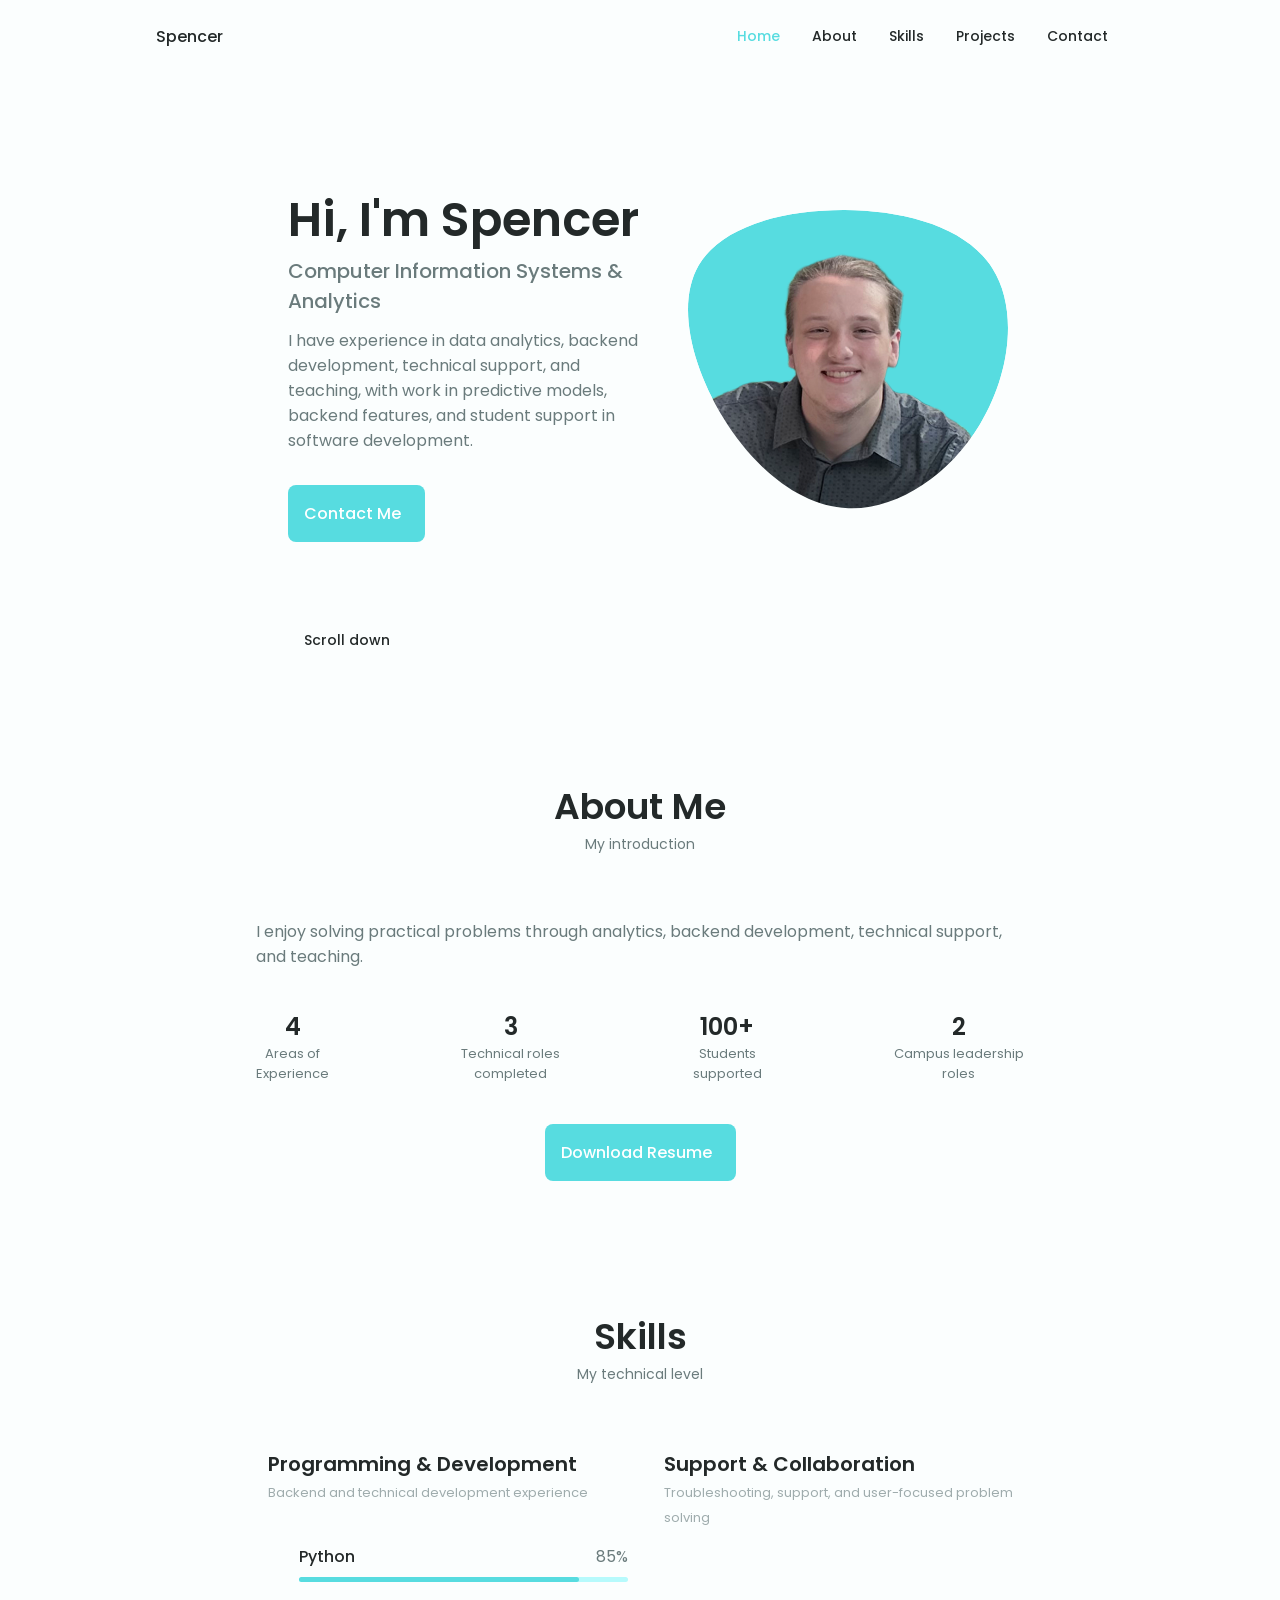
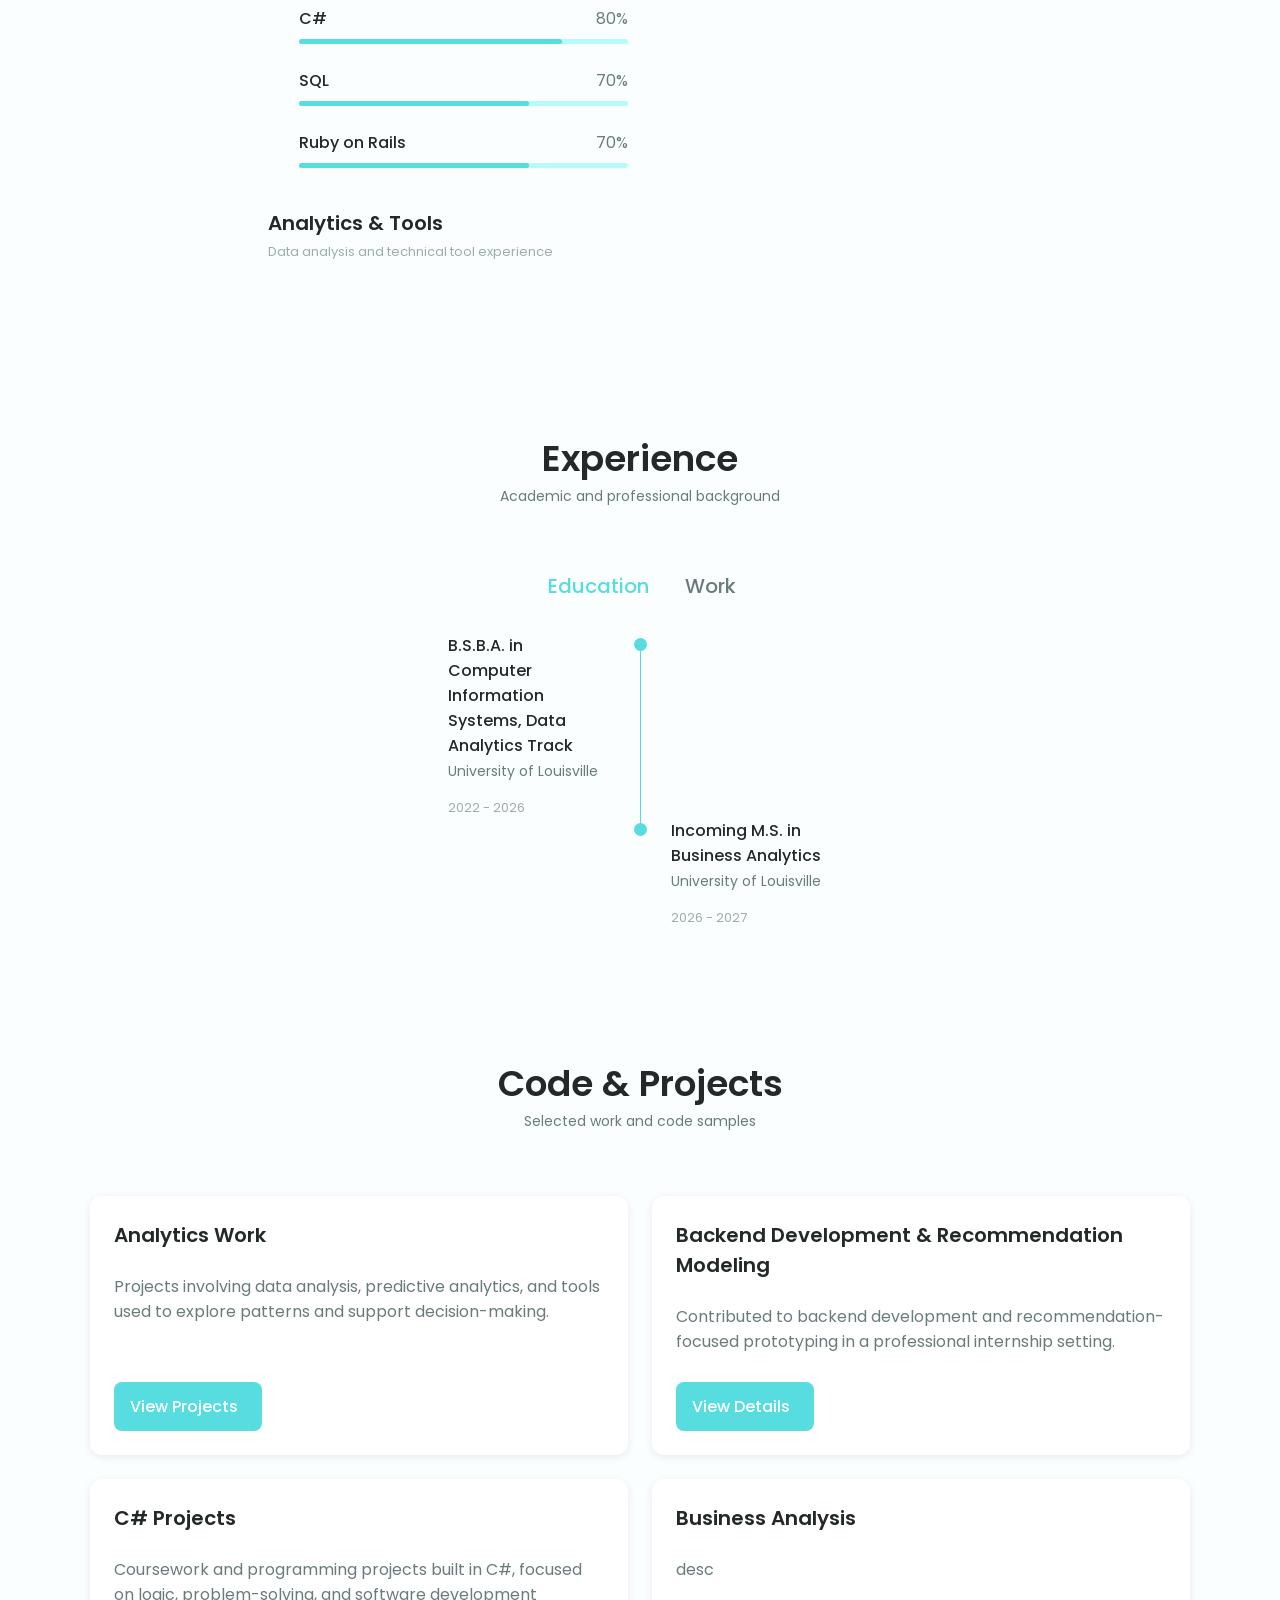
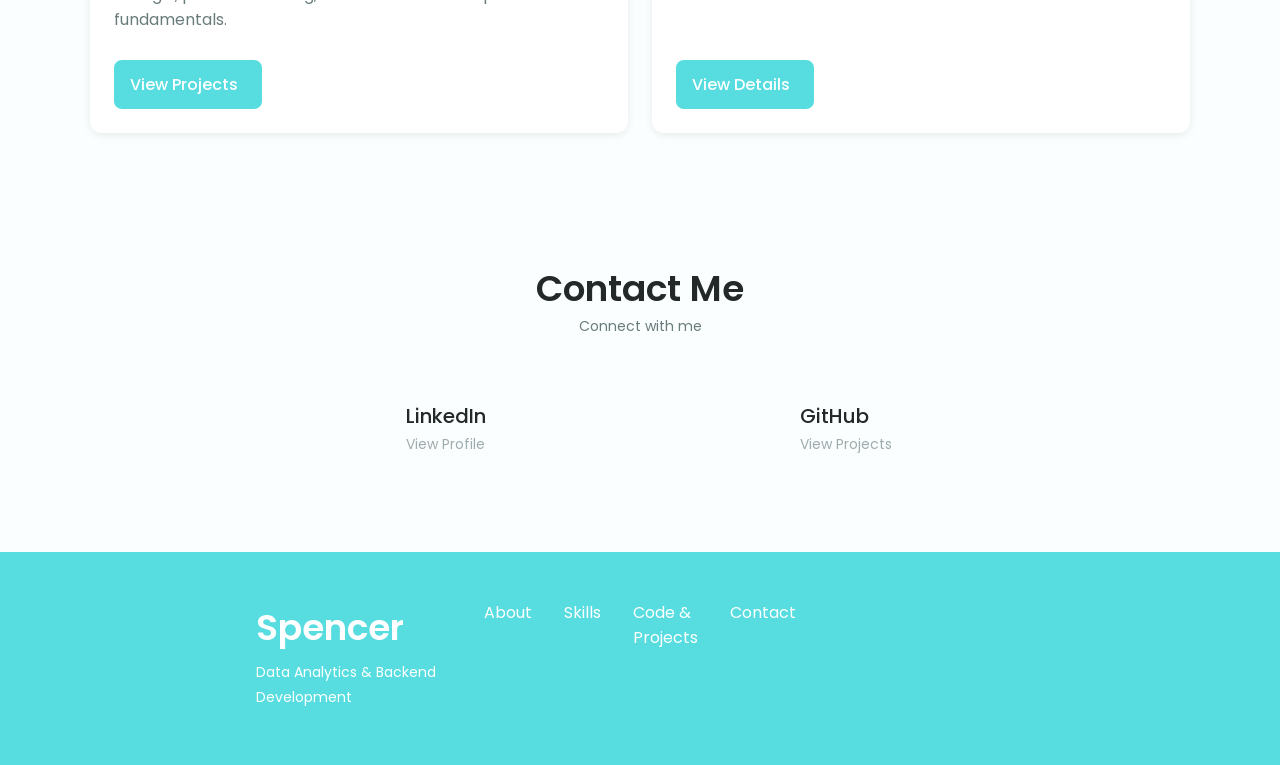
==== index.html @ 23e8deb7 "Fix Geek Squad typo. (cherry picked from commit 88bd1f03500117e65babf687db16d5fd69a9d254)" ====
<!DOCTYPE html>
    <html lang="en">
    <head>
        <meta charset="UTF-8">
        <meta name="viewport" content="width=device-width, initial-scale=1.0">

        <!--==================== UNICONS ====================-->
        <link rel="stylesheet" href="https://unicons.iconscout.com/release/v3.0.6/css/line.css">
        
        <!--==================== SWIPER CSS====================-->
        <link rel="stylesheet" href="assets/css/swiper-bundle.min.css">

        <!--==================== CSS ==========-->
        <link rel="stylesheet" href="assets/css/styles.css">

        <title>Portfolio Website</title>
    </head>
    <body>
        <!--==================== HEADER ====================-->
        <header class="header" id="header">
            <nav class="nav container">
                <a href="#" class="nav__logo">Spencer</a>

                <div class="nav__menu" id="nav-menu">
                    <ul class="nav__list grid">
                        <li class="nav__item">
                            <a href="#home" class="nav__link active-link">
                                <i class="uil uil-estate nav__icon"></i> Home
                            </a>
                        </li>

                        <li class="nav__item">
                            <a href="#about" class="nav__link">
                                <i class="uil uil-user nav__icon"></i> About
                            </a>
                        </li>

                        <li class="nav__item">
                            <a href="#skills" class="nav__link">
                                <i class="uil uil-file-alt nav__icon"></i> Skills
                            </a>
                        </li>

                        <li class="nav__item">
                            <a href="#portfolio" class="nav__link">
                                <i class="uil uil-code-branch nav__icon"></i> Projects
                            </a>
                        </li>

                        <li class="nav__item">
                            <a href="#contact" class="nav__link">
                                <i class="uil uil-message nav__icon"></i> Contact
                            </a>
                        </li>
                    </ul>
                    
                    <i class="uil uil-times nav__close" id="nav-close"></i>
                </div>

                <div class="nav__btns">
                    <!-- Theme change button -->
                    <i class="uil uil-moon change-theme" id="theme-button"></i>

                    <div class="nav__toggle" id="nav-toggle">
                        <i class="uil uil-apps"></i>
                    </div>
                </div>
            </nav>
        </header>

        <!--==================== MAIN ====================-->
        <main class="main">
            <!--==================== HOME ====================-->
            <section class="home section" id="home">
                <div class="home__container container grid">
                    <div class="home__content grid">
                        <div class="home__social">
                            <a href="https://www.linkedin.com/in/spencer-taylor-9472a7253/" target="_blank" class="home__social-icon">
                                <i class="uil uil-linkedin-alt"></i>
                            </a>
    
                            <a href="https://github.com/stayl10" target="_blank" class="home__social-icon">
                                <i class="uil uil-github-alt"></i>                            
                            </a>
                        </div>
    
                        <div class="home__img">
                            <svg class="home__blob" viewBox="0 0 200 187">
                                <mask id="mask0" mask-type="alpha">
                                    <path d="M190.312 36.4879C206.582 62.1187 201.309 102.826 182.328 134.186C163.346 165.547 
                                    130.807 187.559 100.226 186.353C69.6454 185.297 41.0228 161.023 21.7403 129.362C2.45775 
                                    97.8511 -7.48481 59.1033 6.67581 34.5279C20.9871 10.1032 59.7028 -0.149132 97.9666 
                                    0.00163737C136.23 0.303176 174.193 10.857 190.312 36.4879Z"/>
                                </mask>
                                <g mask="url(#mask0)">
                                    <path d="M190.312 36.4879C206.582 62.1187 201.309 102.826 182.328 134.186C163.346 
                                    165.547 130.807 187.559 100.226 186.353C69.6454 185.297 41.0228 161.023 21.7403 
                                    129.362C2.45775 97.8511 -7.48481 59.1033 6.67581 34.5279C20.9871 10.1032 59.7028 
                                    -0.149132 97.9666 0.00163737C136.23 0.303176 174.193 10.857 190.312 36.4879Z"/>

                                    <!--==================== 
                                        Insert your image in the Img folder and Change your image |
                                        Center your image with X: horizontal, Y: vertical 
                                    ====================-->
                                    <image class="home__blob-img" x="12" y="18" href="assets/img/perfil.png"/>
                                </g>
                            </svg>
                        </div>

                        <div class="home__data">
                            <h1 class="home__title">Hi, I'm Spencer</h1>
                            <h3 class="home__subtitle">Computer Information Systems & Analytics</h3>
                            <p class="home__description">I have experience in data analytics, backend development, technical support,
                                and teaching, with work in predictive models, backend features, and student support in software development.</p>
                            <a href="#contact" class="button button--flex">
                                Contact Me <i class="uil uil-message button__icon"></i>
                            </a>
                        </div>
                    </div>

                    
                    <div class="home__scroll">
                        <a href="#about" class="home__scroll-button button--flex">
                            <i class="uil uil-mouse-alt home__scroll-mouse"></i>
                            <span class="home__scroll-name">Scroll down</span>
                            <i class="uil uil-arrow-down home__scroll-arrow"></i>
                        </a>
                    </div>
                </div>
            </section>

            <!--==================== ABOUT ====================-->
            <section class="about section" id="about">
                <h2 class="section__title">About Me</h2>
                <span class="section__subtitle">My introduction</span>

                <div class="container grid">
                    <!img src="assets/img/about.jpg" alt="" class="about__img">

                    <div class="about__data">
                        <p class="about__description">I enjoy solving practical problems through analytics,
                            backend development, technical support, and teaching.</p>
                        </p>

                        <div class="about__info">
                            <div>
                                <span class="about__info-title">4</span>
                                <span class="about__info-name">Areas of <br> Experience</span>
                            </div>

                            <div>
                                <span class="about__info-title">3</span>
                                <span class="about__info-name">Technical roles <br> completed</span>
                            </div>

                            <div>
                                <span class="about__info-title">100+</span>
                                <span class="about__info-name">Students <br> supported</span>
                            </div>

                            <div>
                                <span class="about__info-title">2</span>
                                <span class="about__info-name">Campus leadership <br> roles</span>
                            </div>

                        </div>

                        <div class="" align="center">
                            <!--==================== Change Resume ====================-->
                            <a download="" href="assets/pdf/Spencer-Taylor-Resume.pdf" class="button button--flex">
                                Download Resume <i class="uil uil-download-alt button__icon"></i>
                            </a>
                        </div>
                    </div>
                </div>
            </section>

            <!--==================== SKILLS ====================-->
            <section class="skills section" id="skills">
                <h2 class="section__title">Skills</h2>
                <span class="section__subtitle">My technical level</span>

                <div class="skills__container container grid">
                    <div>
                        <!--=============== SKILLS 1 ===============-->
                        <div class="skills__content skills__open">
                            <div class="skills__header">
                                <i class="uil uil-brackets-curly skills__icon"></i>
    
                                <div>
                                    <h1 class="skills__title">Programming & Development</h1>
                                    <span class="skills__subtitle">Backend and technical development experience</span>
                                </div>
    
                                <i class="uil uil-angle-down skills__arrow"></i>
                            </div>
    
                            <div class="skills__list grid">
                                <div class="skills__data">
                                    <div class="skills__titles">
                                        <h3 class="skills__name">Python</h3>
                                        <span class="skills__number">85%</span>
                                    </div>
                                    <div class="skills__bar">
                                        <span class="skills__percentage skills__python"></span>
                                    </div>
                                </div>
    
                                <div class="skills__data">
                                    <div class="skills__titles">
                                        <h3 class="skills__name">C#</h3>
                                        <span class="skills__number">80%</span>
                                    </div>
                                    <div class="skills__bar">
                                        <span class="skills__percentage skills__csharp"></span>
                                    </div>
                                </div>
    
                                <div class="skills__data">
                                    <div class="skills__titles">
                                        <h3 class="skills__name">SQL</h3>
                                        <span class="skills__number">70%</span>
                                    </div>
                                    <div class="skills__bar">
                                        <span class="skills__percentage skills__sql"></span>
                                    </div>
                                </div>
    
                                <div class="skills__data">
                                    <div class="skills__titles">
                                        <h3 class="skills__name">Ruby on Rails</h3>
                                        <span class="skills__number">70%</span>
                                    </div>
                                    <div class="skills__bar">
                                        <span class="skills__percentage skills__ror"></span>
                                    </div>
                                </div>
                            </div>
                        </div>
    
                        <!--=============== SKILLS 2 ===============-->
                        <div class="skills__content skills__close">
                            <div class="skills__header">
                                <i class="uil uil-server-network skills__icon"></i>
    
                                <div>
                                    <h1 class="skills__title">Analytics & Tools</h1>
                                    <span class="skills__subtitle">Data analysis and technical tool experience</span>
                                </div>
    
                                <i class="uil uil-angle-down skills__arrow"></i>
                            </div>

                            <div class="skills__list grid">
                                <div class="skills__data">
                                    <div class="skills__titles">
                                        <h3 class="skills__name">Power BI</h3>
                                        <span class="skills__number">85%</span>
                                    </div>
                                    <div class="skills__bar">
                                        <span class="skills__percentage skills__pbi"></span>
                                    </div>
                                </div>

                                <div class="skills__data">
                                    <div class="skills__titles">
                                        <h3 class="skills__name">Excel</h3>
                                        <span class="skills__number">85%</span>
                                    </div>
                                    <div class="skills__bar">
                                        <span class="skills__percentage skills__excel"></span>
                                    </div>
                                </div>

                                <div class="skills__data">
                                    <div class="skills__titles">
                                        <h3 class="skills__name">Weka</h3>
                                        <span class="skills__number">70%</span>
                                    </div>
                                    <div class="skills__bar">
                                        <span class="skills__percentage skills__weka"></span>
                                    </div>
                                </div>
    
                                <div class="skills__data">
                                    <div class="skills__titles">
                                        <h3 class="skills__name">MatLab</h3>
                                        <span class="skills__number">65%</span>
                                    </div>
                                    <div class="skills__bar">
                                        <span class="skills__percentage skills__mat"></span>
                                    </div>
                                </div>

                            </div>
                        </div>
                    </div>

                    <div>
                        <!--=============== SKILLS 3 ===============-->
                        <div class="skills__content skills__close">
                            <div class="skills__header">
                                <i class="uil uil-swatchbook skills__icon"></i>

                                <div>
                                    <h1 class="skills__title">Support & Collaboration</h1>
                                    <span class="skills__subtitle">Troubleshooting, support, and user-focused problem solving</span>
                                </div>

                                <i class="uil uil-angle-down skills__arrow"></i>
                            </div>

                            <div class="skills__list grid">
                                <div class="skills__data">
                                    <div class="skills__titles">
                                        <h3 class="skills__name">Troubleshooting</h3>
                                        <span class="skills__number">90%</span>
                                    </div>
                                    <div class="skills__bar">
                                        <span class="skills__percentage skills__tbs"></span>
                                    </div>
                                </div>

                                <div class="skills__data">
                                    <div class="skills__titles">
                                        <h3 class="skills__name">Technical Support</h3>
                                        <span class="skills__number">85%</span>
                                    </div>
                                    <div class="skills__bar">
                                        <span class="skills__percentage skills__techsup"></span>
                                    </div>
                                </div>

                                <div class="skills__data">
                                    <div class="skills__titles">
                                        <h3 class="skills__name">Teaching</h3>
                                        <span class="skills__number">85%</span>
                                    </div>
                                    <div class="skills__bar">
                                        <span class="skills__percentage skills__teach"></span>
                                    </div>
                                </div>

                                <div class="skills__data">
                                    <div class="skills__titles">
                                        <h3 class="skills__name">Communication</h3>
                                        <span class="skills__number">80%</span>
                                    </div>
                                    <div class="skills__bar">
                                        <span class="skills__percentage skills__comm"></span>
                                    </div>
                                </div>

                            </div>
                        </div>
                    </div>
                </div>
            </section>

            <!--==================== QUALIFICATION ====================-->
            <section class="qualification section">
                <h2 class="section__title">Experience</h2>
                <span class="section__subtitle">Academic and professional background</span>

                <div class="qualification__container container">
                    <div class="qualification__tabs">
                        <div class="qualification__button button--flex qualification__active" data-target="#education">
                            <i class="uil uil-graduation-cap qualification__icon"></i>
                            Education
                        </div>

                        <div class="qualification__button button--flex" data-target="#work">
                            <i class="uil uil-briefcase-alt qualification__icon"></i>
                            Work
                        </div>
                    </div>

                    <div class="qualification__sections">
                        <!--=============== QUALIFICATION CONTENT 1 ===============-->
                        <div class="qualification__content qualification__active" data-content id="education">
                            <!--=============== QUALIFICATION 1 ===============-->
                            <div class="qualification__data">
                                <div>
                                    <h3 class="qualification__title">B.S.B.A. in Computer Information Systems, Data Analytics Track</h3>
                                    <span class="qualification__subtitle">University of Louisville</span>
                                    <div class="qualification__calendar">
                                        <i class="uil uil-calendar-alt"></i>
                                        2022 - 2026
                                    </div>
                                </div>

                                <div>
                                    <span class="qualification__rounder"></span>
                                    <span class="qualification__line"></span>
                                </div>
                            </div>

                            <!--=============== QUALIFICATION 2 ===============-->
                            <div class="qualification__data">
                                <div></div>

                                <div class="qualification__time">
                                    <span class="qualification__rounder"></span>
                                    <!-- <span class="qualification__line"></span> -->
                                </div>

                                <div>
                                    <h3 class="qualification__title">Incoming M.S. in Business Analytics</h3>
                                    <span class="qualification__subtitle">University of Louisville</span>
                                    <div class="qualification__calendar">
                                        <i class="uil uil-calendar-alt"></i>
                                        2026 - 2027
                                    </div>
                                </div>
                            </div>
                        </div>

                        <!--=============== QUALIFICATION CONTENT 2 ===============-->
                        <div class="qualification__content" data-content id="work">
                            <!--=============== QUALIFICATION 1 ===============-->
                            <div class="qualification__data">
                                <div>
                                    <h3 class="qualification__title">Consultation  Agent</h3>
                                    <span class="qualification__subtitle">Best Buy Geek Squad - Louisville</span>
                                    <div class="qualification__calendar">
                                        <i class="uil uil-calendar-alt"></i>
                                        2023 - 2024
                                    </div>
                                </div>

                                <div>
                                    <span class="qualification__rounder"></span>
                                    <span class="qualification__line"></span>
                                </div>
                            </div>

                            <!--=============== QUALIFICATION 2 ===============-->
                            <div class="qualification__data">
                                <div></div>

                                <div class="qualification__time">
                                    <span class="qualification__rounder"></span>
                                    <span class="qualification__line"></span>
                                </div>

                                <div>
                                    <h3 class="qualification__title">Backend Developer Intern</h3>
                                    <span class="qualification__subtitle">Night District - Louisville</span>
                                    <div class="qualification__calendar">
                                        <i class="uil uil-calendar-alt"></i>
                                        Summer 2025
                                    </div>
                                </div>
                            </div>

                            <div class="qualification__data">
                                <div>
                                    <h3 class="qualification__title">CIS-199 Software Development I Teaching Assistant</h3>
                                    <span class="qualification__subtitle">University of Louisville</span>
                                    <div class="qualification__calendar">
                                        <i class="uil uil-calendar-alt"></i>
                                        2025 - Present
                                    </div>
                                </div>

                                <div>
                                    <span class="qualification__rounder"></span>
                                    <!-- <span class="qualification__line"></span> -->
                                </div>
                            </div>
                        </div>
                    </div>
                </div>
            </section>


            <!--==================== PORTFOLIO ====================-->
            <section class="portfolio section" id="portfolio">
                <h2 class="section__title">Code & Projects</h2>
                <span class="section__subtitle">Selected work and code samples</span>

                <div class="portfolio__container container grid">

                    <!--==================== PORTFOLIO ROW 1 ====================-->

                    <div class="portfolio__content">
                        <div class="portfolio__data">
                            <h3 class="portfolio__title">Analytics Work</h3>
                            <p class="portfolio__description">
                                Projects involving data analysis, predictive analytics, and tools used to explore patterns and support decision-making.
                            </p>
                            <a href="https://github.com/stayl10/analytics-portfolio-projects" class="button button--flex button--small portfolio__button">
                                View Projects
                                <i class="uil uil-arrow-right button__icon"></i>
                            </a>
                        </div>
                    </div>

                    <div class="portfolio__content">
                        <div class="portfolio__data">
                            <h3 class="portfolio__title">Backend Development & Recommendation Modeling</h3>
                            <p class="portfolio__description">
                                Contributed to backend development and recommendation-focused prototyping in a professional internship setting.
                            </p>
                            <a href="backend.html" target="_blank" class="button button--flex button--small portfolio__button">
                                View Details
                                <i class="uil uil-arrow-right button__icon"></i>
                            </a>
                        </div>
                    </div>

                    <!--==================== PORTFOLIO ROW 2 ====================-->

                    <div class="portfolio__content">
                        <div class="portfolio__data">
                            <h3 class="portfolio__title">C# Projects</h3>
                            <p class="portfolio__description">
                                Coursework and programming projects built in C#, focused on logic, problem-solving, and software development fundamentals.
                            </p>
                            <a href="https://github.com/stayl10/csharp-portfolio-projects" class="button button--flex button--small portfolio__button">
                                View Projects
                                <i class="uil uil-arrow-right button__icon"></i>
                            </a>
                        </div>
                    </div>

                    <div class="portfolio__content">
                        <div class="portfolio__data">
                            <h3 class="portfolio__title">Business Analysis</h3>
                            <p class="portfolio__description">
                                desc
                            </p>
                            <a href="business-analysis.html" class="button button--flex button--small portfolio__button">
                                View Details
                                <i class="uil uil-arrow-right button__icon"></i>
                            </a>
                        </div>
                    </div>


                </div>
            </section>


            <!--==================== CONTACT ME ====================-->
            <section class="contact section" id="contact">
                <h2 class="section__title">Contact Me</h2>
                <span class="section__subtitle">Connect with me</span>

                <div class="contact__container container">
                    <div class="contact__grid">
                        <div class="contact__information">
                            <i class="uil uil-linkedin-alt contact__icon"></i>

                            <div>
                                <h3 class="contact__title">LinkedIn</h3>
                                <a href="https://www.linkedin.com/in/spencer-taylor-9472a7253/" target="_blank" class="contact__subtitle">
                                    View Profile
                                </a>
                            </div>
                        </div>

                        <div class="contact__information">
                            <i class="uil uil-github-alt contact__icon"></i>

                            <div>
                                <h3 class="contact__title">GitHub</h3>
                                <a href="https://github.com/stayl10" target="_blank" class="contact__subtitle">
                                    View Projects
                                </a>
                            </div>
                        </div>

                    </div>
                </div>
            </section>
        </main>

        <!--==================== FOOTER ====================-->
        <footer class="footer">
            <div class="footer__bg">
                <div class="footer__container container grid">
                    <div>
                        <h1 class="footer__title">Spencer</h1>
                        <span class="footer__subtitle">Data Analytics & Backend Development</span>
                    </div>

                    <ul class="footer__links">
                        <li>
                            <a href="#about" class="footer__link">About</a>
                        </li>
                        <li>
                            <a href="#skills" class="footer__link">Skills</a>
                        </li>
                        <li>
                            <a href="#portfolio" class="footer__link">Code & Projects</a>
                        </li>
                        <li>
                            <a href="#contact" class="footer__link">Contact</a>
                        </li>
                    </ul>

                    <div class="footer__socials">
                        <a href="https://www.linkedin.com/in/spencer-taylor-9472a7253/" target="_blank" class="footer__social">
                            <i class="uil uil-linkedin-alt"></i>
                        </a>
                        <a href="https://github.com/stayl10" target="_blank" class="footer__social">
                            <i class="uil uil-github-alt"></i>
                        </a>
                    </div>
                </div>
            </div>
        </footer>

        <!--========== SCROLL TOP ==========-->
        <a href="#" class="scrollup" id="scroll-top">
            <i class="uil uil-arrow-up scrollup__icon"></i>
        </a>

        <!--==================== SWIPER JS ====================-->
        <script src="assets/js/swiper-bundle.min.js"></script>

        <!--==================== MAIN JS ====================-->
        <script src="assets/js/main.js"></script>
    </body>
</html>
---- assets/css/styles.css ----
/*==================== GOOGLE FONTS ====================*/
@import url("https://fonts.googleapis.com/css2?family=Poppins:wght@400;500;600&display=swap");
/*==================== VARIABLES CSS ====================*/
:root {
  --header-height: 3rem;
  /*========== Colors ==========*/
  /* Change favorite color */
  --hue-color: 182;
  /*Purple 250 - Green 142 - Blue 230 - Pink 340*/
  /* HSL color mode */
  --first-color: hsl(var(--hue-color), 69%, 61%);
  --first-color-second: hsl(var(--hue-color), 69%, 61%);
  --first-color-alt: hsl(var(--hue-color), 57%, 53%);
  --first-color-lighter: hsl(var(--hue-color), 92%, 85%);
  --title-color: hsl(var(--hue-color), 8%, 15%);
  --text-color: hsl(var(--hue-color), 8%, 45%);
  --text-color-light: hsl(var(--hue-color), 8%, 65%);
  --input-color: hsl(var(--hue-color), 70%, 96%);
  --body-color: hsl(var(--hue-color), 60%, 99%);
  --container-color: #FFF;
  --scroll-bar-color: hsl(var(--hue-color), 12%, 90%);
  --scroll-thumb-color: hsl(var(--hue-color), 12%, 80%);
  /*========== Font and typography ==========*/
  --body-font: 'Poppins', sans-serif;
  --big-font-size: 2rem;
  --h1-font-size: 1.5rem;
  --h2-font-size: 1.25rem;
  --h3-font-size: 1.125rem;
  --normal-font-size: .938rem;
  --small-font-size: .813rem;
  --smaller-font-size: .75rem;
  /*========== Font weight ==========*/
  --font-medium: 500;
  --font-semi-bold: 600;
  /*========== Margenes Bottom ==========*/
  --mb-0-25: .25rem;
  --mb-0-5: .5rem;
  --mb-0-75: .75rem;
  --mb-1: 1rem;
  --mb-1-5: 1.5rem;
  --mb-2: 2rem;
  --mb-2-5: 2.5rem;
  --mb-3: 3rem;
  /*========== z index ==========*/
  --z-tooltip: 10;
  --z-fixed: 100;
  --z-modal: 1000;
}

@media screen and (min-width: 968px) {
  :root {
    --big-font-size: 3rem;
    --h1-font-size: 2.25rem;
    --h2-font-size: 1.5rem;
    --h3-font-size: 1.25rem;
    --normal-font-size: 1rem;
    --small-font-size: .875rem;
    --smaller-font-size: .813rem;
  }
}

/*========== Variables Dark theme ==========*/
body.dark-theme {
  /* HSL color mode */
  --first-color-second: hsl(var(--hue-color), 30%, 8%);
  --title-color: hsl(var(--hue-color), 8%, 95%);
  --text-color: hsl(var(--hue-color), 8%, 75%);
  --input-color: hsl(var(--hue-color), 29%, 16%);
  --body-color: hsl(var(--hue-color), 28%, 12%);
  --container-color: hsl(var(--hue-color), 29%, 16%);
  --scroll-bar-color: hsl(var(--hue-color), 12%, 48%);
  --scroll-thumb-color: hsl(var(--hue-color), 12%, 36%);
}

/*========== Button Dark/Light ==========*/
.nav__btns {
  display: flex;
  align-items: center;
}

.change-theme {
  font-size: 1.25rem;
  color: var(--title-color);
  margin-right: var(--mb-1);
  cursor: pointer;
}

.change-theme:hover {
  color: var(--first-color);
}

/*==================== BASE ====================*/
* {
  box-sizing: border-box;
  padding: 0;
  margin: 0;
}

html {
  scroll-behavior: smooth;
}

body {
  margin: 0 0 var(--header-height) 0;
  font-family: var(--body-font);
  font-size: var(--normal-font-size);
  background-color: var(--body-color);
  color: var(--text-color);
}

h1, h2, h3, h4 {
  color: var(--title-color);
  font-weight: var(--font-semi-bold);
}

ul {
  list-style: none;
}

a {
  text-decoration: none;
}

img {
  max-width: 100%;
  height: auto;
}

/*==================== REUSABLE CSS CLASSES ====================*/
.section {
  padding: 2rem 0 4rem;
}

.section__title {
  font-size: var(--h1-font-size);
  color: var(--title-color);
}

.section__subtitle {
  display: block;
  font-size: var(--small-font-size);
  margin-bottom: var(--mb-3);
}

.section__title, .section__subtitle {
  text-align: center;
}

/*==================== LAYOUT ====================*/
.container {
  max-width: 768px;
  margin-left: var(--mb-1-5);
  margin-right: var(--mb-1-5);
}

.grid {
  display: grid;
  gap: 1.5rem;
}

.header {
  width: 100%;
  position: fixed;
  bottom: 0;
  left: 0;
  z-index: var(--z-fixed);
  background-color: var(--body-color);
}

/*==================== NAV ====================*/
.nav {
  max-width: 968px;
  height: var(--header-height);
  display: flex;
  justify-content: space-between;
  align-items: center;
}

.nav__logo, .nav__toggle {
  color: var(--title-color);
  font-weight: var(--font-medium);
}

.nav__logo:hover {
  color: var(--first-color);
}

.nav__toggle {
  font-size: 1.1rem;
  cursor: pointer;
}

.nav__toggle:hover {
  color: var(--first-color);
}

@media screen and (max-width: 767px) {
  .nav__menu {
    position: fixed;
    bottom: -100%;
    left: 0;
    width: 100%;
    background-color: var(--body-color);
    padding: 2rem 1.5rem 4rem;
    box-shadow: 0 -1px 4px rgba(0, 0, 0, 0.15);
    border-radius: 1.5rem 1.5rem 0 0;
    transition: .3s;
  }
}

.nav__list {
  grid-template-columns: repeat(3, 1fr);
  gap: 2rem;
}

.nav__link {
  display: flex;
  flex-direction: column;
  align-items: center;
  font-size: var(--small-font-size);
  color: var(--title-color);
  font-weight: var(--font-medium);
}

.nav__link:hover {
  color: var(--first-color);
}

.nav__icon {
  font-size: 1.2rem;
}

.nav__close {
  position: absolute;
  right: 1.3rem;
  bottom: .5rem;
  font-size: 1.5rem;
  cursor: pointer;
  color: var(--first-color);
}

.nav__close:hover {
  color: var(--first-color-alt);
}

/* show menu */
.show-menu {
  bottom: 0;
}

/* Active link */
.active-link {
  color: var(--first-color);
}

/* Change background header */
.scroll-header {
  box-shadow: 0 -1px 4px rgba(0, 0, 0, 0.15);
}

/*==================== HOME ====================*/
.home__container {
  gap: 1rem;
}

.home__content {
  grid-template-columns: .5fr 3fr;
  padding-top: 3.5rem;
  align-items: center;
}

.home__social {
  display: grid;
  grid-template-columns: max-content;
  row-gap: 1rem;
}

.home__social-icon {
  font-size: 1.25rem;
  color: var(--first-color);
}

.home__social-icon:hover {
  color: var(--first-color-alt);
}

.home__blob {
  width: 200px;
  fill: var(--first-color);
}

.home__blob-img {
  width: 170px;
}

.home__data {
  grid-column: 1/3;
}

.home__title {
  font-size: var(--big-font-size);
}

.home__subtitle {
  font-size: var(--h3-font-size);
  color: var(--text-color);
  font-weight: var(--font-medium);
  margin-bottom: var(--mb-0-75);
}

.home__description {
  margin-bottom: var(--mb-2);
}

.home__scroll {
  display: none;
}

.home__scroll-button {
  color: var(--first-color);
  transition: .3s;
}

.home__scroll-button:hover {
  transform: translateY(0.25rem);
}

.home__scroll-mouse {
  font-size: 2rem;
}

.home__scroll-name {
  font-size: var(--small-font-size);
  color: var(--title-color);
  font-weight: var(--font-medium);
  margin-right: var(--mb-0-25);
}

.home__scroll-arrow {
  font-size: 1.25rem;
}

/*========== BUTTONS ==========*/
.button {
  display: inline-block;
  background-color: var(--first-color);
  color: #FFF;
  padding: 1rem;
  border-radius: .5rem;
  font-weight: var(--font-medium);
}

.button:hover {
  background-color: var(--first-color-alt);
}

.button__icon {
  font-size: 1.25rem;
  margin-left: var(--mb-0-5);
  transition: .3s;
}

.button--white {
  background-color: #FFF;
  color: var(--first-color);
}

.button--white:hover {
  background-color: #FFF;
}

.button--flex {
  display: inline-flex;
  align-items: center;
}

.button--small {
  padding: .75rem 1rem;
}

.button--link {
  padding: 0;
  background-color: transparent;
  color: var(--first-color);
}

.button--link:hover {
  background-color: transparent;
  color: var(--first-color-alt);
}

/*==================== ABOUT ====================*/
.about__img {
  width: 200px;
  border-radius: .5rem;
  justify-self: center;
  align-self: center;
}

.about__description {
  text-align: center;
  margin-bottom: var(--mb-2-5);
}

.about__info {
  display: flex;
  justify-content: space-evenly;
  margin-bottom: var(--mb-2-5);
}

.about__info-title {
  font-size: var(--h2-font-size);
  font-weight: var(--font-semi-bold);
  color: var(--title-color);
}

.about__info-name {
  font-size: var(--smaller-font-size);
}

.about__info-title, .about__info-name {
  display: block;
  text-align: center;
}

.about__buttons {
  display: flex;
  justify-content: center;
}

/*==================== SKILLS ====================*/
.skills__container {
  row-gap: 0;
}

.skills__header {
  display: flex;
  align-items: center;
  margin-bottom: var(--mb-2-5);
  cursor: pointer;
}

.skills__icon, .skills__arrow {
  font-size: 2rem;
  color: var(--first-color);
}

.skills__icon {
  margin-right: var(--mb-0-75);
}

.skills__title {
  font-size: var(--h3-font-size);
}

.skills__subtitle {
  font-size: var(--smaller-font-size);
  color: var(--text-color-light);
}

.skills__arrow {
  margin-left: auto;
  transition: .4s;
}

.skills__list {
  row-gap: 1.5rem;
  padding-left: 2.7rem;
}

.skills__titles {
  display: flex;
  justify-content: space-between;
  margin-bottom: var(--mb-0-5);
}

.skills__name {
  font-size: var(--normal-font-size);
  font-weight: var(--font-medium);
}

.skills__bar, .skills__percentage {
  height: 5px;
  border-radius: .25rem;
}

.skills__bar {
  background-color: var(--first-color-lighter);
}

.skills__percentage {
  display: block;
  background-color: var(--first-color);
}

.skills__python {
  width: 85%;
}

.skills__csharp {
  width: 80%;
}

.skills__sql {
  width: 70%;
}

.skills__ror {
  width: 70%;
}

.skills__pbi {
  width: 85%;
}

.skills__weka {
  width: 70%;
}

.skills__mat {
  width: 65%;
}

.skills__excel {
  width: 85%;
}

.skills__tbs {
  width: 90%;
}

.skills__techsup {
  width: 85%;
}

.skills__teach {
  width: 85%;
}

.skills__comm {
  width: 80%;
}

.skills__close .skills__list {
  height: 0px;
  overflow: hidden;
}

.skills__open .skills__list {
  height: max-content;
  margin-bottom: var(--mb-2-5);
}

.skills__open .skills__arrow {
  transform: rotate(-180deg);
}

/*==================== QUALIFICATION ====================*/
.qualification__tabs {
  display: flex;
  justify-content: space-evenly;
  margin-bottom: var(--mb-2);
}

.qualification__button {
  font-size: var(--h3-font-size);
  font-weight: var(--font-medium);
  cursor: pointer;
}

.qualification__button:hover {
  color: var(--first-color);
}

.qualification__icon {
  font-size: 1.8rem;
  margin-right: var(--mb-0-25);
}

.qualification__data {
  display: grid;
  grid-template-columns: 1fr max-content 1fr;
  column-gap: 1.5rem;
}

.qualification__title {
  font-size: var(--normal-font-size);
  font-weight: var(--font-medium);
}

.qualification__subtitle {
  display: inline-block;
  font-size: var(--small-font-size);
  margin-bottom: var(--mb-1);
}

.qualification__calendar {
  font-size: var(--smaller-font-size);
  color: var(--text-color-light);
}

.qualification__rounder {
  display: inline-block;
  width: 13px;
  height: 13px;
  background-color: var(--first-color);
  border-radius: 50%;
}

.qualification__line {
  display: block;
  width: 1px;
  height: 100%;
  background-color: var(--first-color);
  transform: translate(6px, -7px);
}

.qualification [data-content] {
  display: none;
}

.qualification__active[data-content] {
  display: block;
}

.qualification__button.qualification__active {
  color: var(--first-color);
}

/*==================== PORTFOLIO ====================*/
.portfolio .container {
  max-width: 1100px;
}

.portfolio__container {
  grid-template-columns: repeat(2, 1fr);
  gap: 1.5rem;
}

.portfolio__content {
  background-color: var(--container-color);
  padding: 1.5rem;
  border-radius: .75rem;
  box-shadow: 0 2px 8px rgba(0, 0, 0, 0.08);
}

.portfolio__data {
  display: flex;
  flex-direction: column;
  gap: 1rem;
  height: 100%;
}

.portfolio__button {
  margin-top: auto;
  align-self: flex-start;
}

.portfolio__img {
  width: 265px;
  border-radius: .5rem;
  justify-self: center;
}

.portfolio__title {
  font-size: var(--h3-font-size);
  margin-bottom: var(--mb-0-5);
}

.portfolio__description {
  margin-bottom: var(--mb-0-75);
}

.portfolio__button:hover .button__icon {
  transform: translateX(0.25rem);
}

.swiper-button-prev::after,
.swiper-button-next::after {
  content: '';
}

.swiper-portfolio-icon {
  font-size: 2rem;
  color: var(--first-color);
}

.swiper-button-prev {
  left: -.5rem;
}

.swiper-button-next {
  right: -.5rem;
}

.swiper-container-horizontal > .swiper-pagination-bullets {
  bottom: -2.5rem;
}

.swiper-pagination-bullet-active {
  background-color: var(--first-color);
}

.swiper-button-prev,
.swiper-button-next,
.swiper-pagination-bullet {
  outline: none;
}

/*==================== PROJECT IN MIND ====================*/
.project {
  text-align: center;
}

.project__bg {
  background-color: var(--first-color-second);
  padding-top: 3rem;
}

.project__title {
  font-size: var(--h2-font-size);
  margin-bottom: var(--mb-0-75);
}

.project__description {
  margin-bottom: var(--mb-1-5);
}

.project__title, .project__description {
  color: #FFF;
}

.project__img {
  width: 232px;
  justify-self: center;
}

/*==================== TESTIMONIAL ====================*/
.testimonial__data, .testimonial__header {
  display: flex;
}

.testimonial__data {
  justify-content: space-between;
  margin-bottom: var(--mb-1);
}

.testimonial__img {
  width: 60px;
  height: 60px;
  border-radius: 50%;
  margin-right: var(--mb-0-75);
}

.testimonial__name {
  font-size: var(--h3-font-size);
  font-weight: var(--font-medium);
}

.testimonial__client {
  font-size: var(--small-font-size);
  color: var(--text-color-light);
}

.testimonial__description {
  margin-bottom: var(--mb-2-5);
}

.testimonial__icon-star {
  color: var(--first-color);
}

.swiper-container .swiper-pagination-testimonial {
  bottom: 0;
}

/*==================== CONTACT ME ====================*/
.contact__container {
  row-gap: 3rem;
}

.contact__information {
  display: flex;
  margin-bottom: var(--mb-2);
}

.contact__icon {
  font-size: 2rem;
  color: var(--first-color);
  margin-right: var(--mb-0-75);
}

.contact__title {
  font-size: var(--h3-font-size);
  font-weight: var(--font-medium);
}

.contact__subtitle {
  font-size: var(--small-font-size);
  color: var(--text-color-light);
}

.contact__content {
  background-color: var(--input-color);
  border-radius: .5rem;
  padding: .75rem 1rem .25rem;
}

.contact__label {
  font-size: var(--smaller-font-size);
  color: var(--title-color);
}

.contact__input {
  width: 100%;
  background-color: var(--input-color);
  color: var(--text-color);
  font-family: var(--body-font);
  font-size: var(--normal-font-size);
  border: none;
  outline: none;
  padding: .25rem .5rem .5rem 0;
}

.contact__grid {
  display: grid;
  grid-template-columns: repeat(2, 1fr);
  gap: 2rem;
  justify-items: center;
}

@media screen and (max-width: 568px) {
  .contact__grid {
    grid-template-columns: 1fr;
  }
}

/*==================== FOOTER ====================*/
.footer {
  padding-top: 2rem;
}

.footer__container {
  row-gap: 3.5rem;
}

.footer__bg {
  background-color: var(--first-color-second);
  padding: 2rem 0 3rem;
}

.footer__title {
  font-size: var(--h1-font-size);
  margin-bottom: var(--mb-0-25);
}

.footer__subtitle {
  font-size: var(--small-font-size);
}

.footer__links {
  display: flex;
  flex-direction: column;
  row-gap: 1.5rem;
}

.footer__link:hover {
  color: var(--first-color-lighter);
}

.footer__social {
  font-size: 1.25rem;
  margin-right: var(--mb-1-5);
}

.footer__social:hover {
  color: var(--first-color-lighter);
}

.footer__copy {
  font-size: var(--smaller-font-size);
  text-align: center;
  color: var(--text-color-light);
  margin-top: var(--mb-3);
}

.footer__title, .footer__subtitle, .footer__link, .footer__social {
  color: #FFF;
}

/*========== SCROLL UP ==========*/
.scrollup {
  position: fixed;
  right: 1rem;
  bottom: -20%;
  background-color: var(--first-color);
  opacity: .8;
  padding: 0 .3rem;
  border-radius: .4rem;
  z-index: var(--z-tooltip);
  transition: .4s;
}

.scrollup:hover {
  background-color: var(--first-color-alt);
}

.scrollup__icon {
  font-size: 1.5rem;
  color: #FFF;
}

/* Show scroll */
.show-scroll {
  bottom: 5rem;
}

/*========== SCROLL BAR ==========*/
::-webkit-scrollbar {
  width: .60rem;
  border-radius: .5rem;
  background-color: var(--scroll-bar-color);
}

::-webkit-scrollbar-thumb {
  background-color: var(--scroll-thumb-color);
  border-radius: .5rem;
}

::-webkit-scrollbar-thumb:hover {
  background-color: var(--text-color-light);
}

/*==================== MEDIA QUERIES ====================*/
/* For small devices */
@media screen and (max-width: 350px) {
  .container {
    margin-left: var(--mb-1);
    margin-right: var(--mb-1);
  }
  .nav__menu {
    padding: 2rem .25rem 4rem;
  }
  .nav__list {
    column-gap: 0;
  }
  .home__content {
    grid-template-columns: .25fr 3fr;
  }
  .home__blob {
    width: 180px;
  }
  .skills__title {
    font-size: var(--normal-font-size);
  }
  .qualification__data {
    gap: .5rem;
  }
  .services__container {
    grid-template-columns: max-content;
    justify-content: center;
  }
  .services__content {
    padding-right: 3.5rem;
  }
  .services__modal {
    padding: 0 .5rem;
  }
  .project__img {
    width: 200px;
  }
  .testimonial__data, .testimonial__header {
    flex-direction: column;
    align-items: center;
  }
  .testimonial__img {
    margin-right: 0;
    margin-bottom: var(--mb-0-25);
  }
  .testimonial__data, .testimonial__description {
    text-align: center;
  }
}

/* For medium devices */
@media screen and (min-width: 568px) {
  .home__content {
    grid-template-columns: max-content 1fr 1fr;
  }
  .home__data {
    grid-column: initial;
  }
  .home__img {
    order: 1;
    justify-self: center;
  }
  .about__container,
  .skills__container,
  .portfolio__content,
  .project__container,
  .contact__container,
  .footer__container {
    grid-template-columns: repeat(2, 1fr);
  }
  .qualification__sections {
    display: grid;
    grid-template-columns: .6fr;
    justify-content: center;
  }
}

@media screen and (min-width: 768px) {
  .container {
    margin-left: auto;
    margin-right: auto;
  }
  body {
    margin: 0;
  }
  .section {
    padding: 6rem 0 2rem;
  }
  .section__subtitle {
    margin-bottom: 4rem;
  }
  .header {
    top: 0;
    bottom: initial;
  }
  .header,
  .main,
  .footer__container {
    padding: 0 1rem;
  }
  .nav {
    height: calc(var(--header-height) + 1.5rem);
    column-gap: 1rem;
  }
  .nav__icon, .nav__close, .nav__toggle {
    display: none;
  }
  .nav__list {
    display: flex;
    column-gap: 2rem;
  }
  .nav__menu {
    margin-left: auto;
  }
  .change-theme {
    margin: 0;
  }
  .home__container {
    row-gap: 5rem;
  }
  .home__content {
    padding-top: 5.5rem;
    column-gap: 2rem;
  }
  .home__blob {
    width: 270px;
  }
  .home__scroll {
    display: block;
  }
  .home__scroll-button {
    margin-left: 3rem;
  }
  .about__container {
    column-gap: 5rem;
  }
  .about__img {
    width: 350px;
  }
  .about__description {
    text-align: initial;
  }
  .about__info {
    justify-content: space-between;
  }
  .about__buttons {
    justify-content: initial;
  }
  .qualification__tabs {
    justify-content: center;
  }
  .qualification__button {
    margin: 0 var(--mb-1);
  }
  .qualification__sections {
    grid-template-columns: .5fr;
  }
  .services__container {
    grid-template-columns: repeat(3, 218px);
    justify-content: center;
  }
  .services__icon {
    font-size: 2rem;
  }
  .services__content {
    padding: 6rem 0 2rem 2.5rem;
  }
  .services__modal-content {
    width: 450px;
  }
  .portfolio__img {
    width: 320px;
  }
  .portfolio__content {
    align-items: center;
  }
  .project {
    text-align: initial;
  }
  .project__bg {
    background: none;
  }
  .project__container {
    background-color: var(--first-color-second);
    border-radius: 1rem;
    padding: 3rem 2.5rem 0;
    grid-template-columns: 1fr max-content;
    column-gap: 3rem;
  }
  .project__data {
    padding-top: .8rem;
  }
  .footer__container {
    grid-template-columns: repeat(3, 1fr);
  }
  .footer__bg {
    padding: 3rem 0 3.5rem;
  }
  .footer__links {
    flex-direction: row;
    column-gap: 2rem;
  }
  .footer__socials {
    justify-self: flex-end;
  }
  .footer__copy {
    margin-top: 4.5rem;
  }
}

/* For large devices */
@media screen and (min-width: 1024px) {
  .header,
  .main,
  .footer__container {
    padding: 0;
  }
  .home__blob {
    width: 320px;
  }
  .home__social {
    transform: translateX(-6rem);
  }
  .services__container {
    grid-template-columns: repeat(3, 238px);
  }
  .portfolio__content {
    column-gap: 5rem;
  }
  .swiper-portfolio-icon {
    font-size: 3.5rem;
  }
  .swiper-button-prev {
    left: -3.5rem;
  }
  .swiper-button-next {
    right: -3.5rem;
  }
  .swiper-container-horizontal > .swiper-pagination-bullets {
    bottom: -4.5rem;
  }
  .swiper-container-horizontal > .swiper-pagination-bullets.swiper-pagination-bullets-dynamic {
    bottom: 0;
  }
  .testimonial__description {
    margin-bottom: 4rem;
  }
  .contact__form {
    width: 460px;
  }
  .contact__inputs {
    grid-template-columns: repeat(2, 1fr);
  }
}

@media screen and (max-width: 768px) {
  .portfolio__container {
    grid-template-columns: 1fr;
  }
}
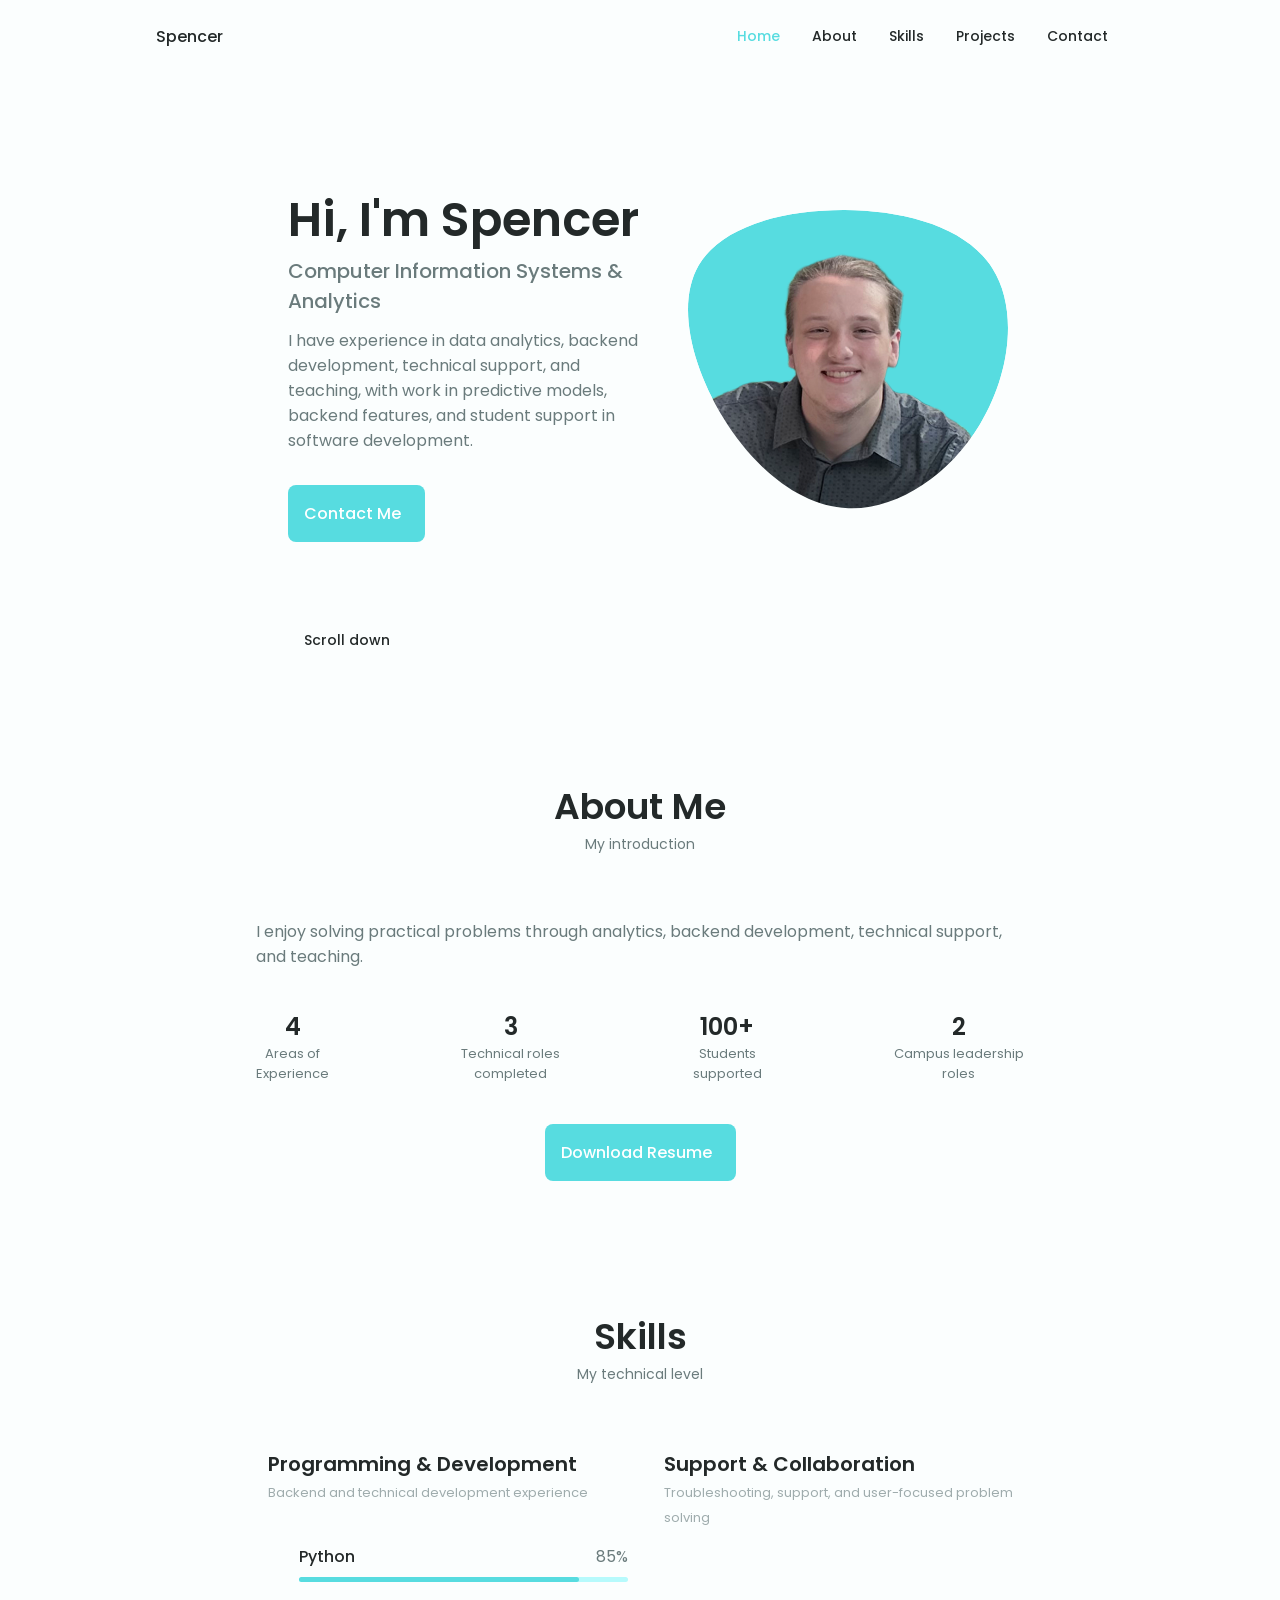
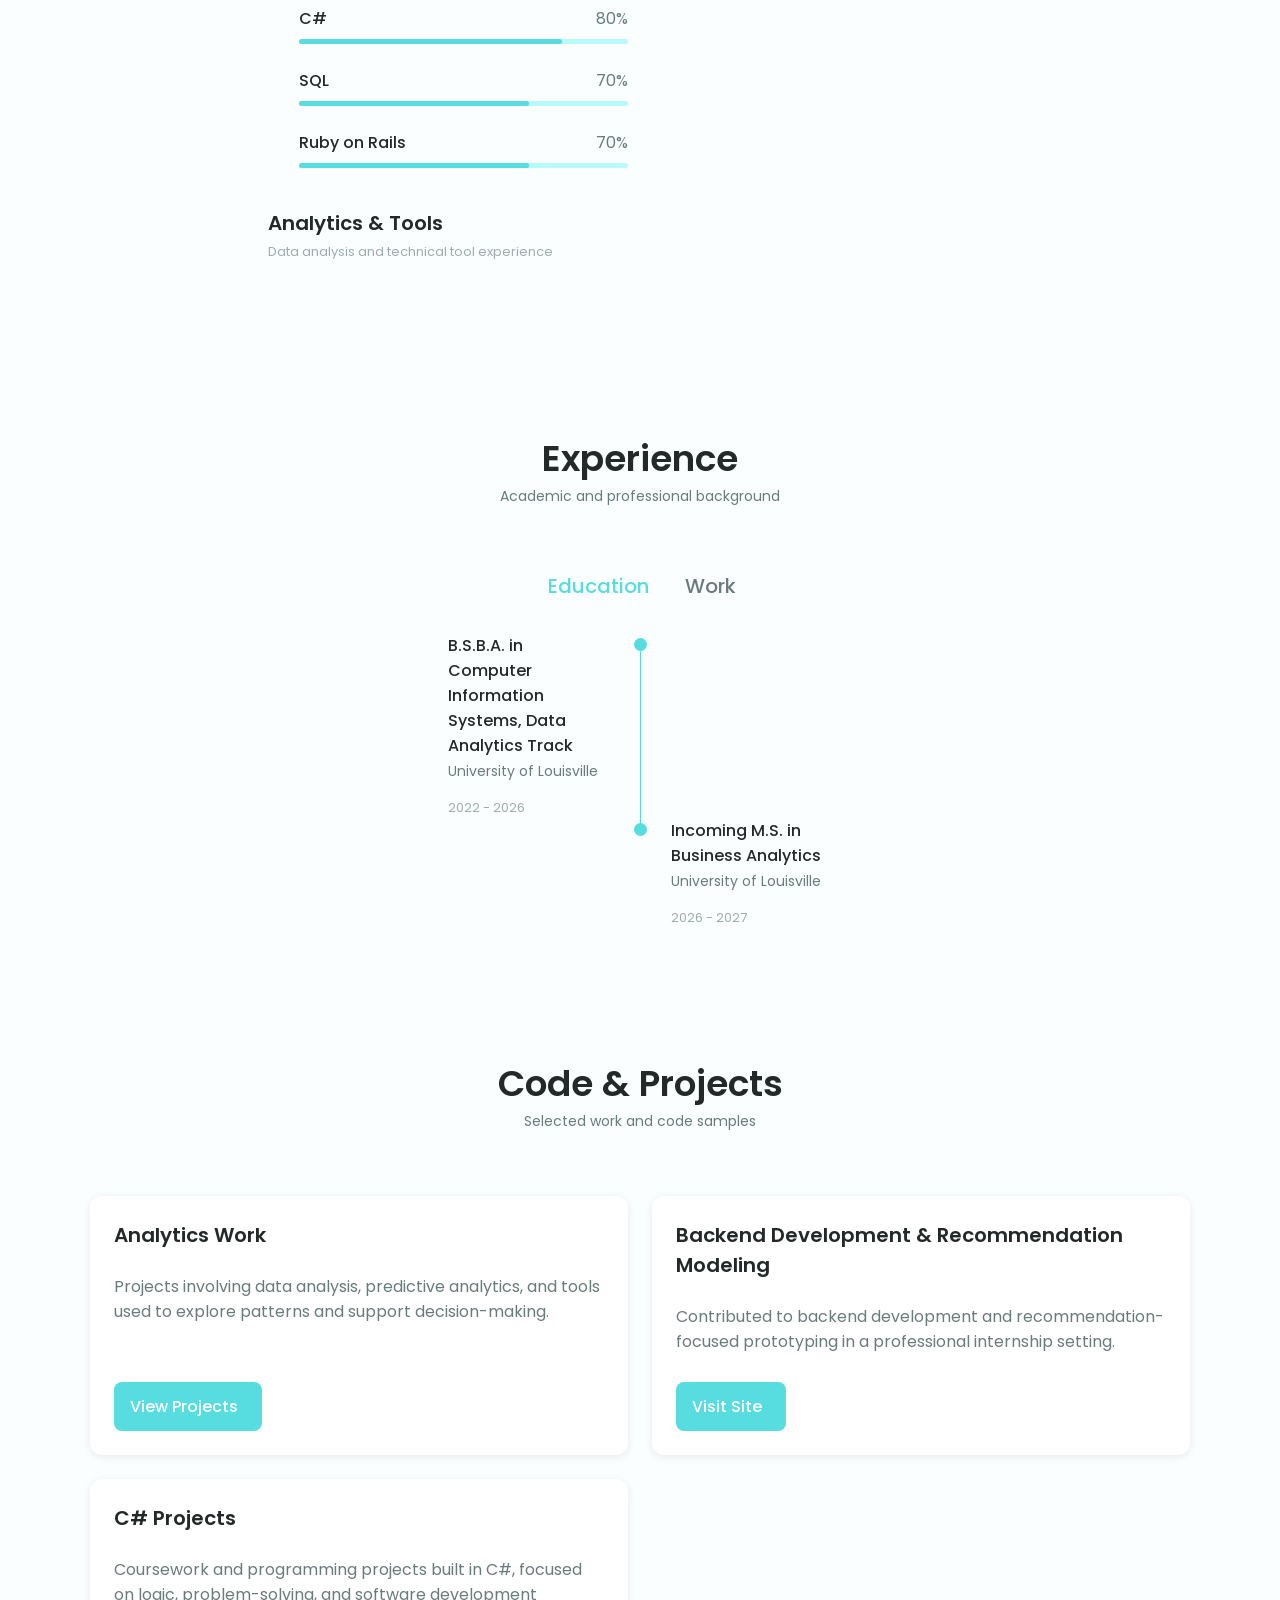
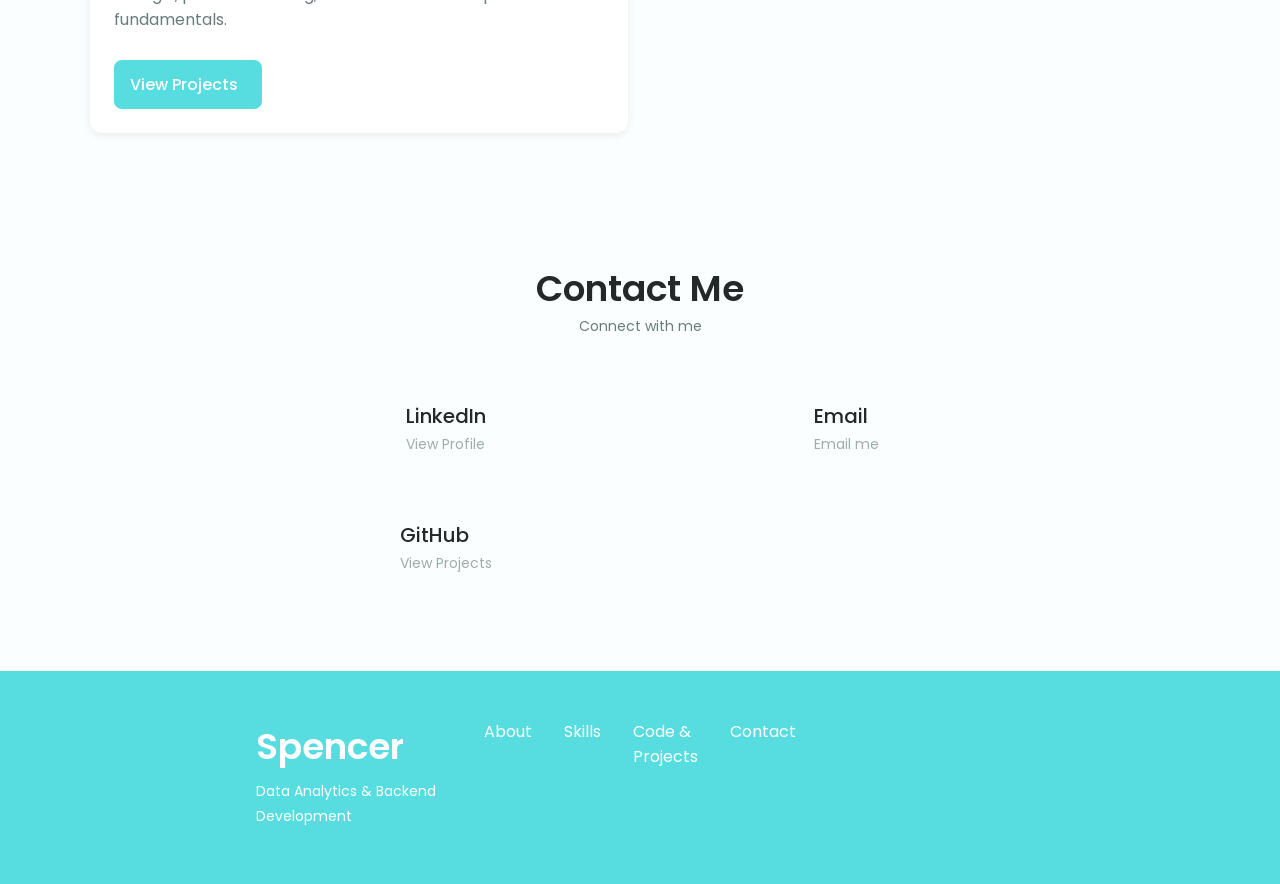
==== commit 88bd1f03: "Fix Geek Squad typo." ====
--- a/index.html
+++ b/index.html
@@ -481,8 +481,6 @@
 
                 <div class="portfolio__container container grid">
 
-                    <!--==================== PORTFOLIO ROW 1 ====================-->
-
                     <div class="portfolio__content">
                         <div class="portfolio__data">
                             <h3 class="portfolio__title">Analytics Work</h3>
@@ -502,14 +500,12 @@
                             <p class="portfolio__description">
                                 Contributed to backend development and recommendation-focused prototyping in a professional internship setting.
                             </p>
-                            <a href="backend.html" target="_blank" class="button button--flex button--small portfolio__button">
-                                View Details
+                            <a href="https://nightdistrict.co/" target="_blank" class="button button--flex button--small portfolio__button">
+                                Visit Site
                                 <i class="uil uil-arrow-right button__icon"></i>
                             </a>
                         </div>
                     </div>
-
-                    <!--==================== PORTFOLIO ROW 2 ====================-->
 
                     <div class="portfolio__content">
                         <div class="portfolio__data">
@@ -524,20 +520,6 @@
                         </div>
                     </div>
 
-                    <div class="portfolio__content">
-                        <div class="portfolio__data">
-                            <h3 class="portfolio__title">Business Analysis</h3>
-                            <p class="portfolio__description">
-                                desc
-                            </p>
-                            <a href="business-analysis.html" class="button button--flex button--small portfolio__button">
-                                View Details
-                                <i class="uil uil-arrow-right button__icon"></i>
-                            </a>
-                        </div>
-                    </div>
-
-
                 </div>
             </section>
 
@@ -556,6 +538,17 @@
                                 <h3 class="contact__title">LinkedIn</h3>
                                 <a href="https://www.linkedin.com/in/spencer-taylor-9472a7253/" target="_blank" class="contact__subtitle">
                                     View Profile
+                                </a>
+                            </div>
+                        </div>
+
+                        <div class="contact__information">
+                            <i class="uil uil-envelope-edit contact__icon"></i>
+
+                            <div>
+                                <h3 class="contact__title">Email</h3>
+                                <a href="mailto:spencer.taylor@louisville.edu" target="_blank" class="contact__subtitle">
+                                    Email me
                                 </a>
                             </div>
                         </div>
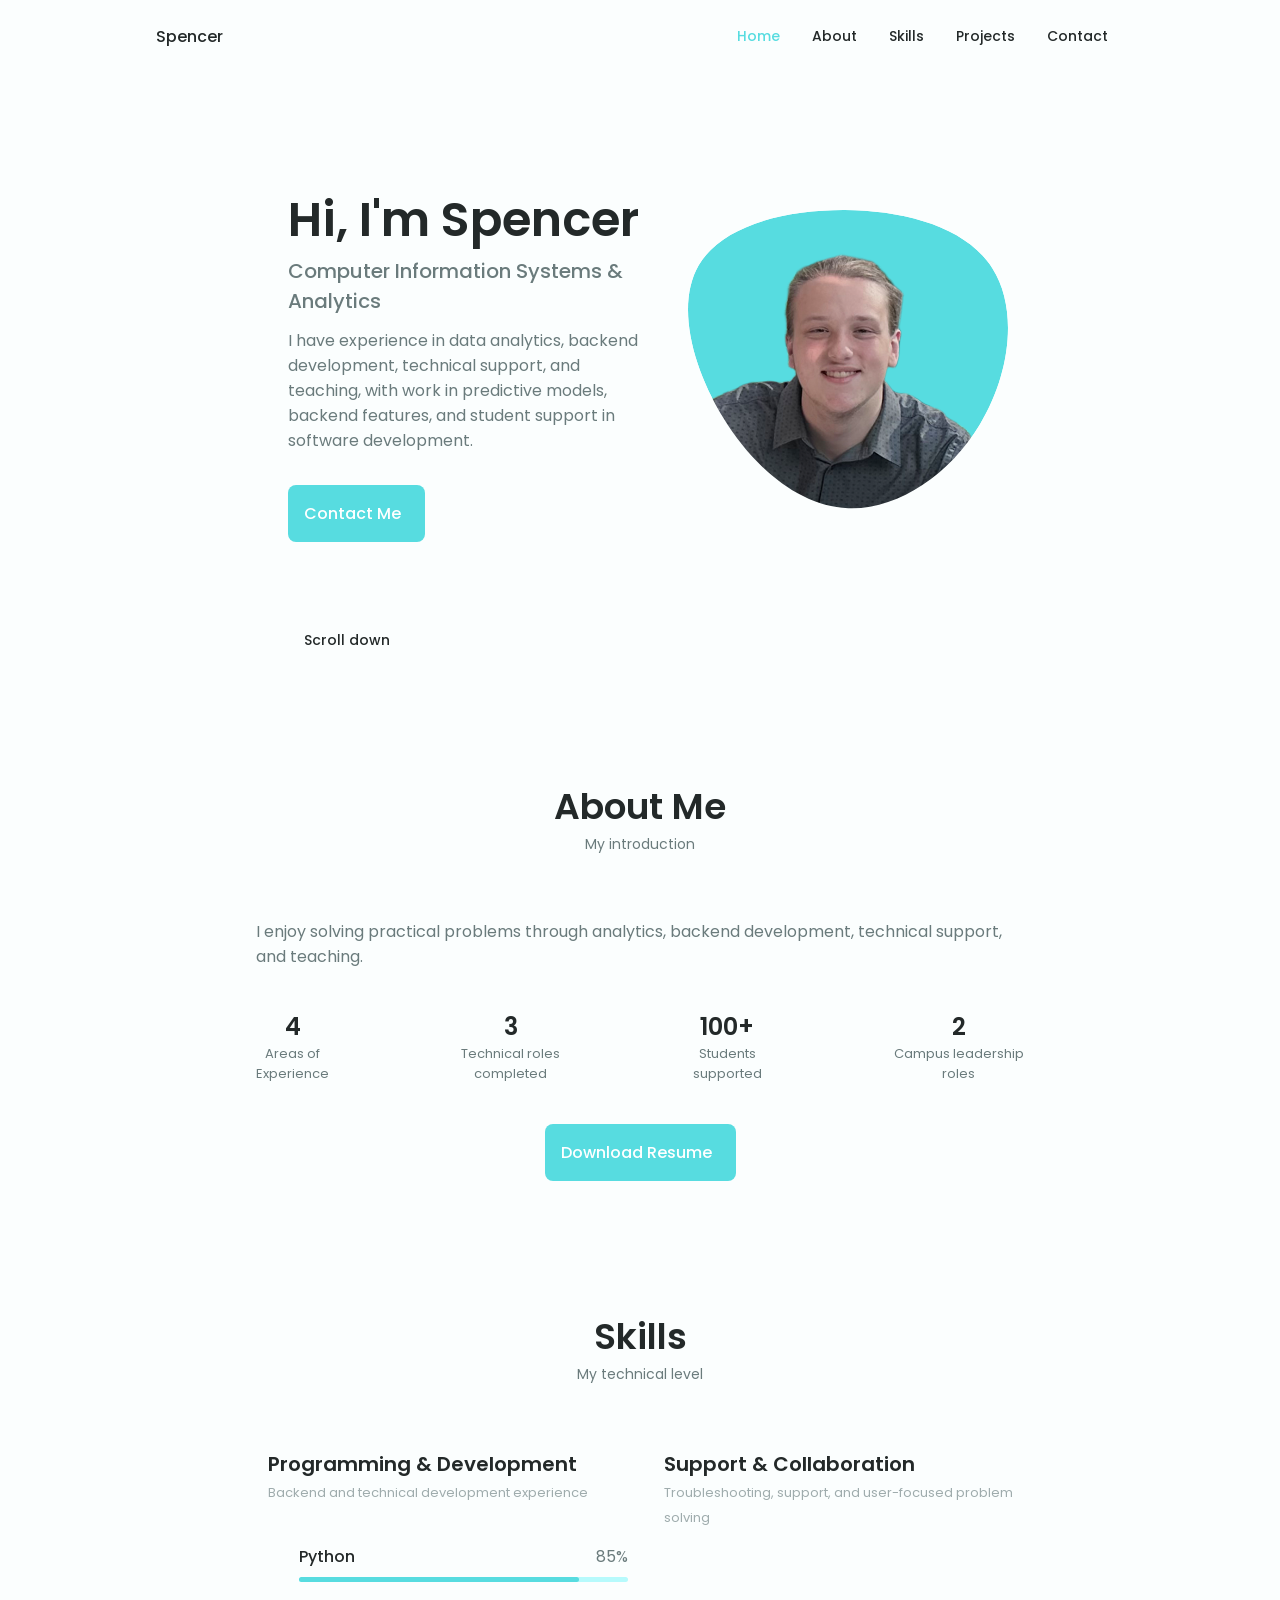
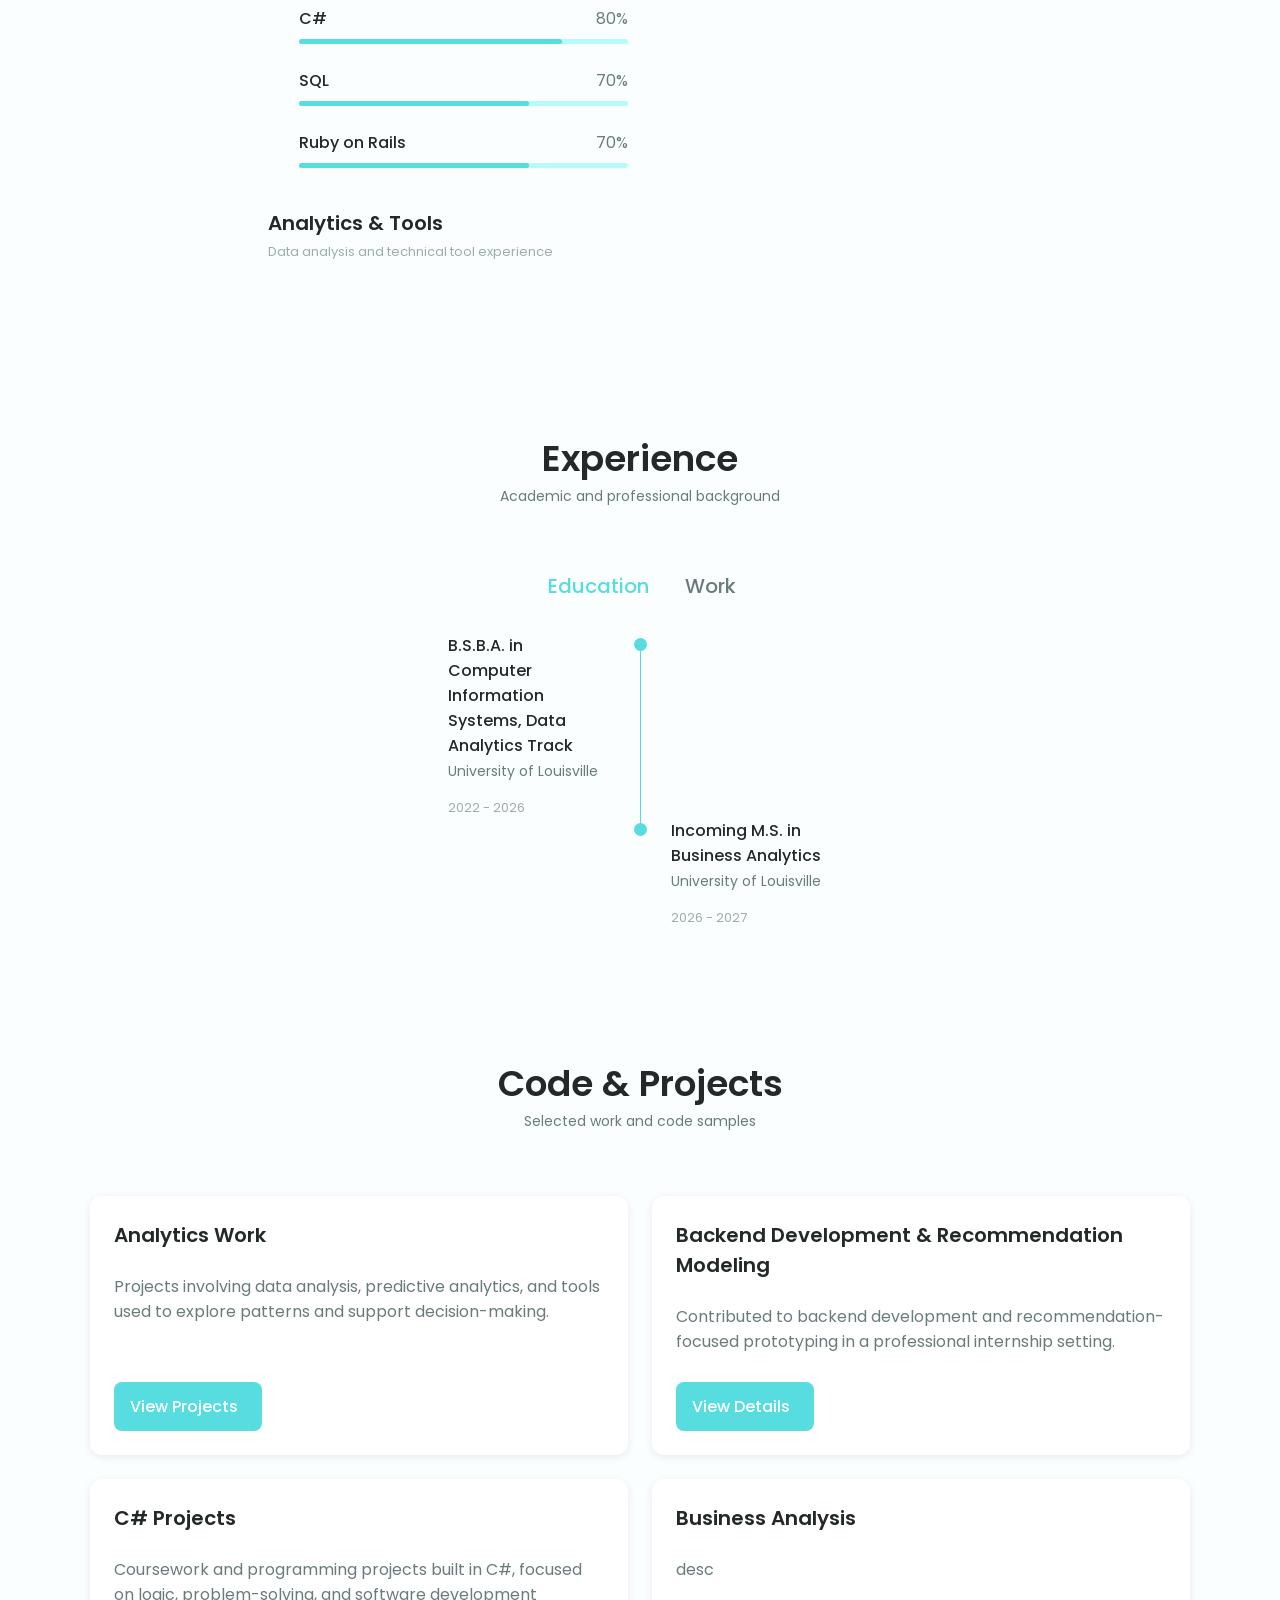
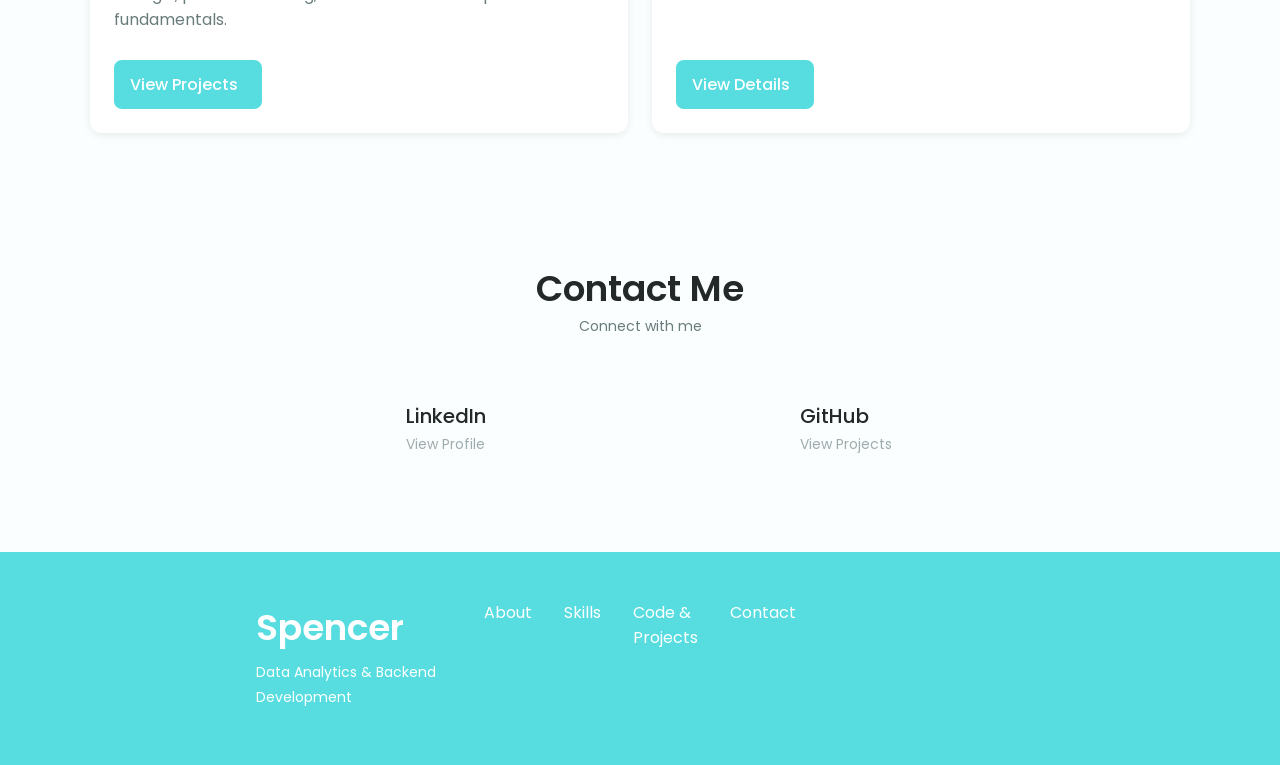
==== commit 69801b8d: "Remove unintentional double space." ====
--- a/index.html
+++ b/index.html
@@ -420,7 +420,7 @@
                             <!--=============== QUALIFICATION 1 ===============-->
                             <div class="qualification__data">
                                 <div>
-                                    <h3 class="qualification__title">Consultation  Agent</h3>
+                                    <h3 class="qualification__title">Consultation Agent</h3>
                                     <span class="qualification__subtitle">Best Buy Geek Squad - Louisville</span>
                                     <div class="qualification__calendar">
                                         <i class="uil uil-calendar-alt"></i>
@@ -480,6 +480,8 @@
                 <span class="section__subtitle">Selected work and code samples</span>
 
                 <div class="portfolio__container container grid">
+
+                    <!--==================== PORTFOLIO ROW 1 ====================-->
 
                     <div class="portfolio__content">
                         <div class="portfolio__data">
@@ -500,12 +502,14 @@
                             <p class="portfolio__description">
                                 Contributed to backend development and recommendation-focused prototyping in a professional internship setting.
                             </p>
-                            <a href="https://nightdistrict.co/" target="_blank" class="button button--flex button--small portfolio__button">
-                                Visit Site
+                            <a href="backend.html" target="_blank" class="button button--flex button--small portfolio__button">
+                                View Details
                                 <i class="uil uil-arrow-right button__icon"></i>
                             </a>
                         </div>
                     </div>
+
+                    <!--==================== PORTFOLIO ROW 2 ====================-->
 
                     <div class="portfolio__content">
                         <div class="portfolio__data">
@@ -520,6 +524,20 @@
                         </div>
                     </div>
 
+                    <div class="portfolio__content">
+                        <div class="portfolio__data">
+                            <h3 class="portfolio__title">Business Analysis</h3>
+                            <p class="portfolio__description">
+                                desc
+                            </p>
+                            <a href="business-analysis.html" class="button button--flex button--small portfolio__button">
+                                View Details
+                                <i class="uil uil-arrow-right button__icon"></i>
+                            </a>
+                        </div>
+                    </div>
+
+
                 </div>
             </section>
 
@@ -538,17 +556,6 @@
                                 <h3 class="contact__title">LinkedIn</h3>
                                 <a href="https://www.linkedin.com/in/spencer-taylor-9472a7253/" target="_blank" class="contact__subtitle">
                                     View Profile
-                                </a>
-                            </div>
-                        </div>
-
-                        <div class="contact__information">
-                            <i class="uil uil-envelope-edit contact__icon"></i>
-
-                            <div>
-                                <h3 class="contact__title">Email</h3>
-                                <a href="mailto:spencer.taylor@louisville.edu" target="_blank" class="contact__subtitle">
-                                    Email me
                                 </a>
                             </div>
                         </div>
--- a/assets/css/styles.css
+++ b/assets/css/styles.css
@@ -707,6 +707,12 @@
   outline: none;
 }
 
+
+.business_analysis_feat_work_cards_container {
+  grid-template-columns: repeat(3, 1fr);
+  gap: 1.5rem;
+}
+
 /*==================== PROJECT IN MIND ====================*/
 .project {
   text-align: center;
@@ -1191,4 +1197,8 @@
   .portfolio__container {
     grid-template-columns: 1fr;
   }
+
+  .business_analysis_feat_work_cards_container {
+    grid-template-columns: 1fr;
+  }
 }
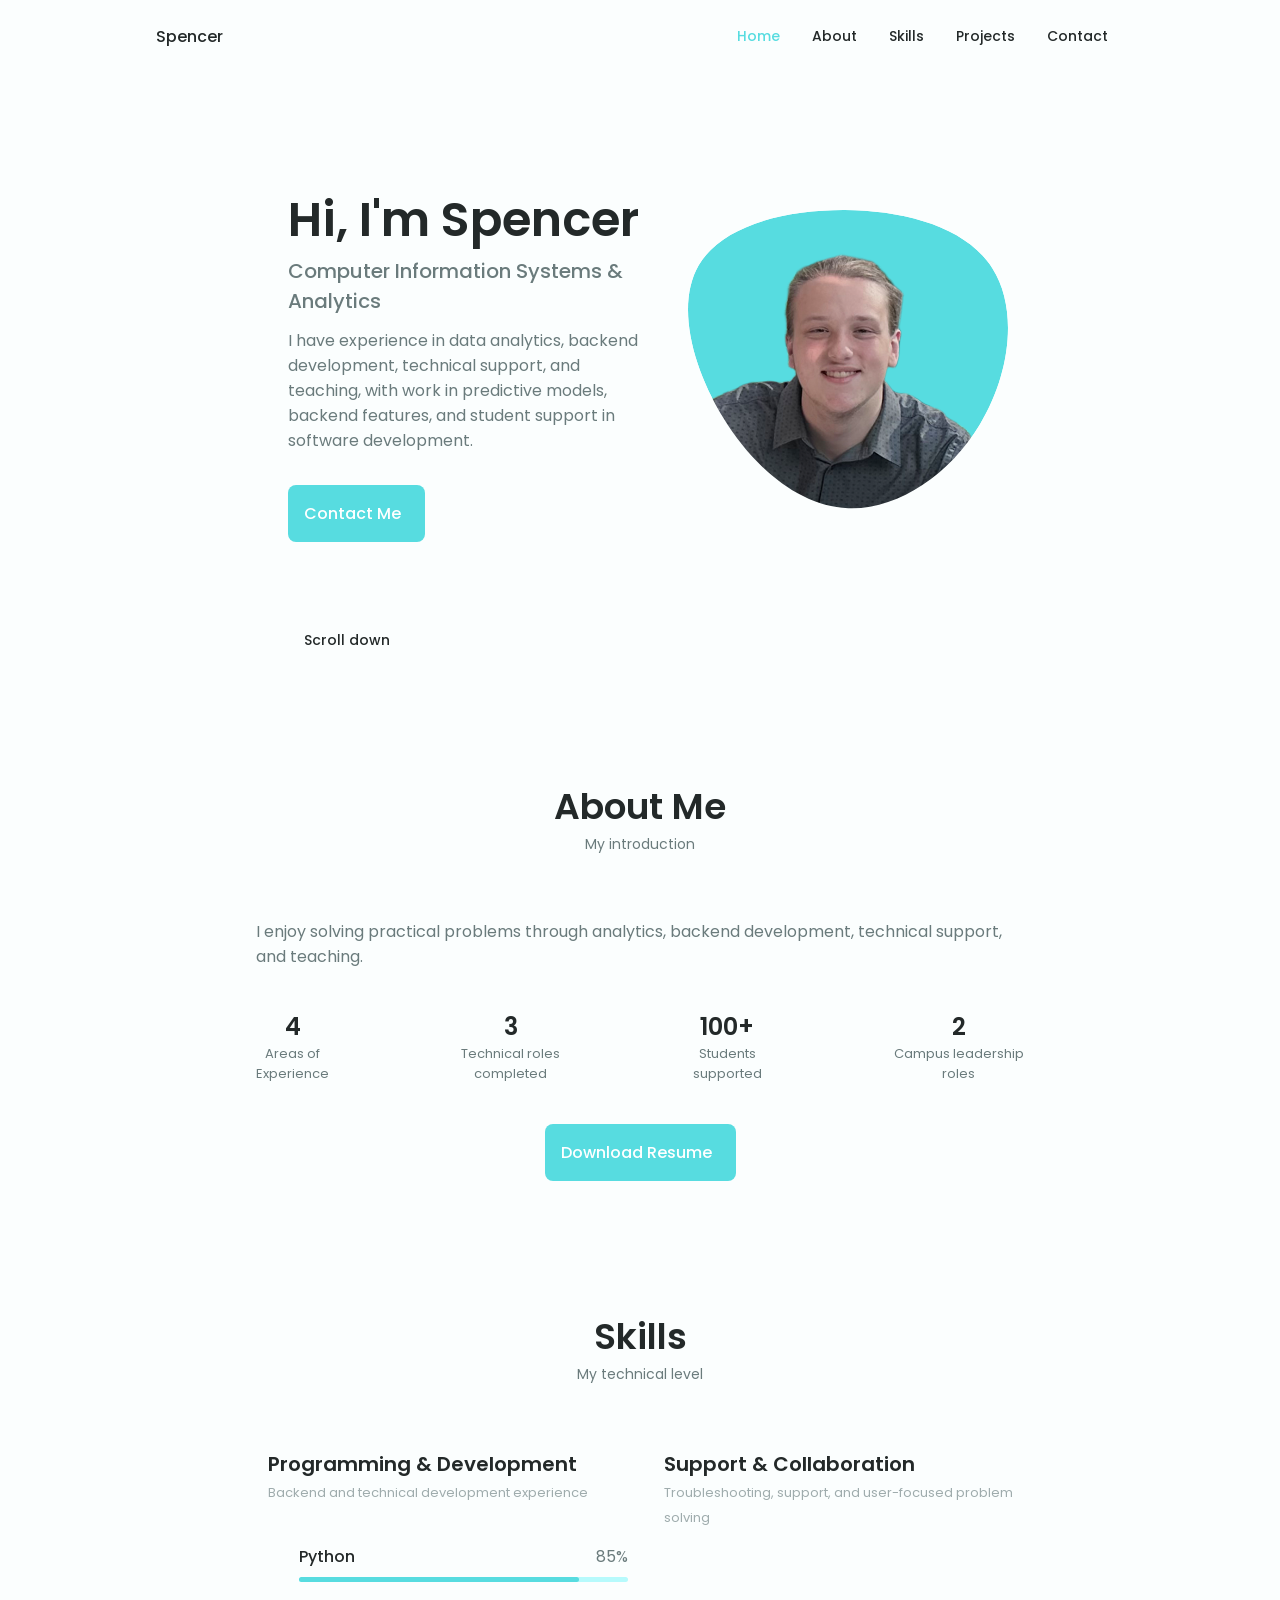
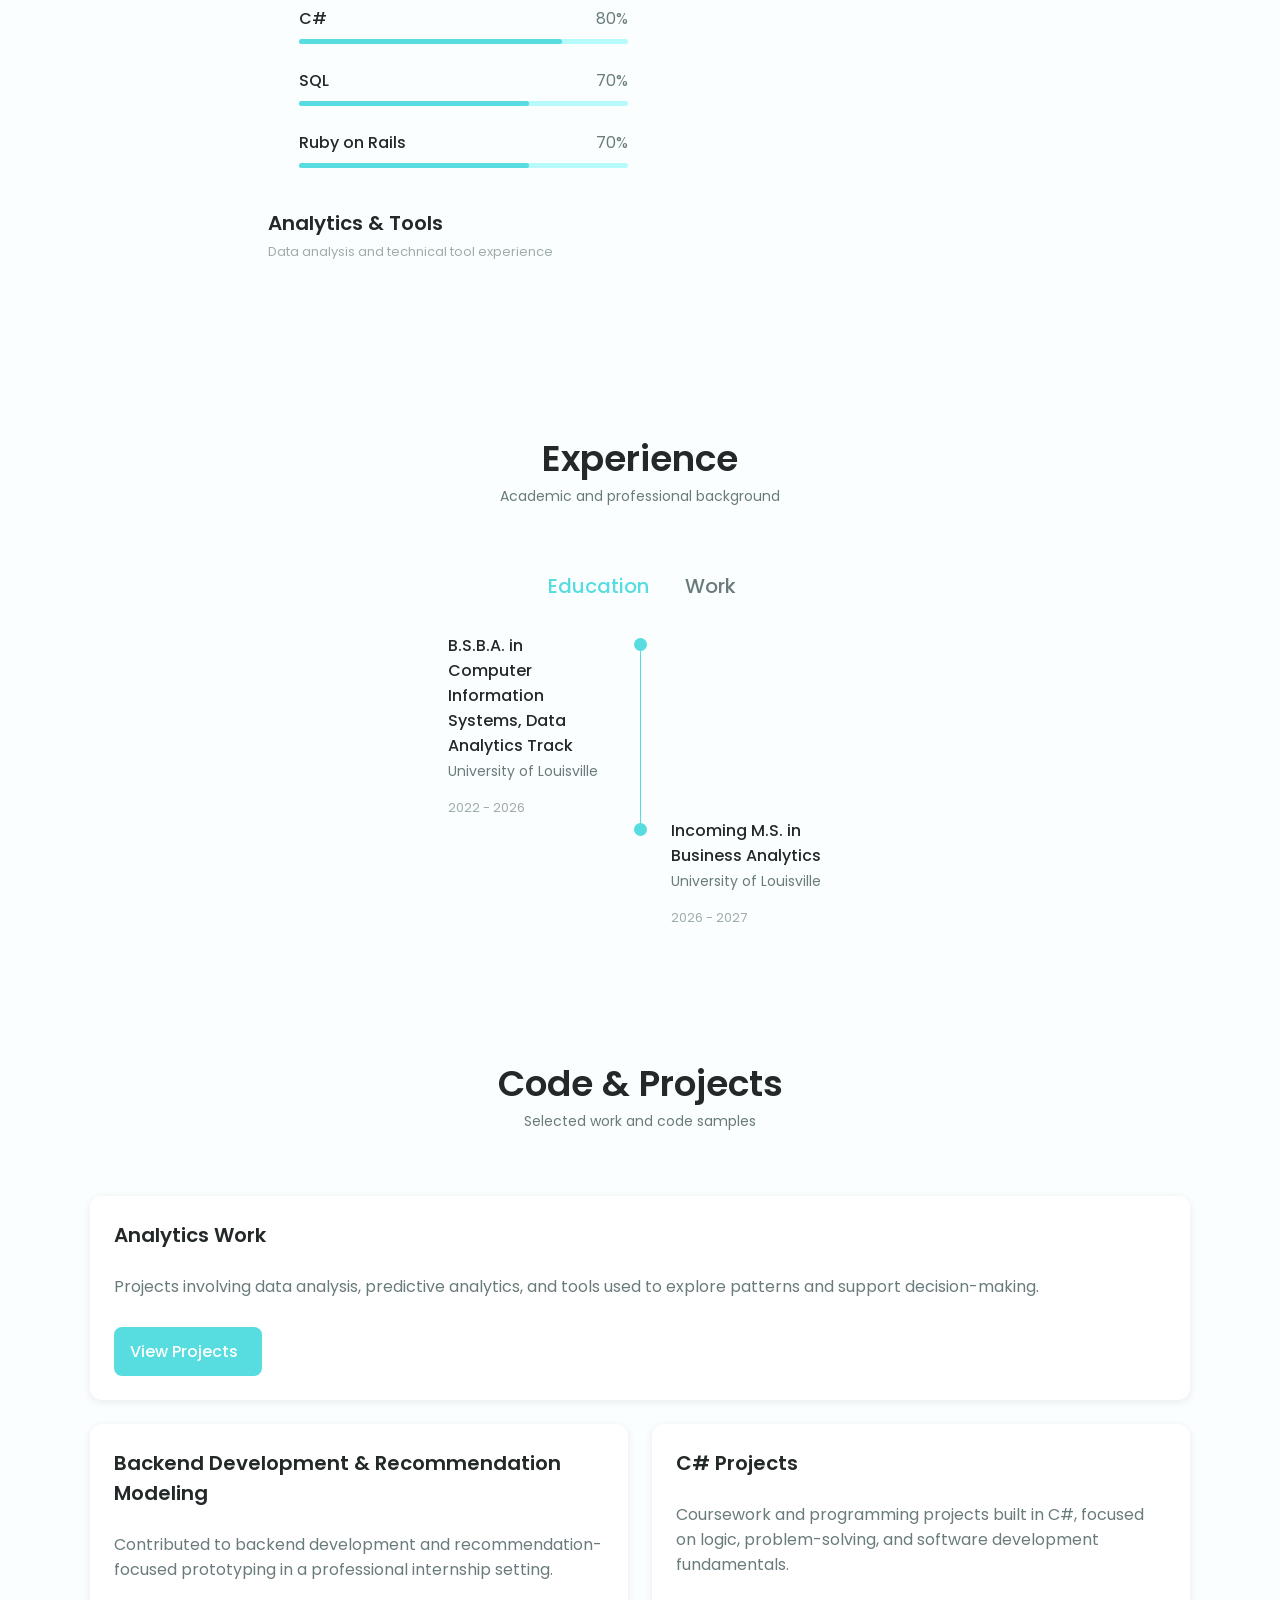
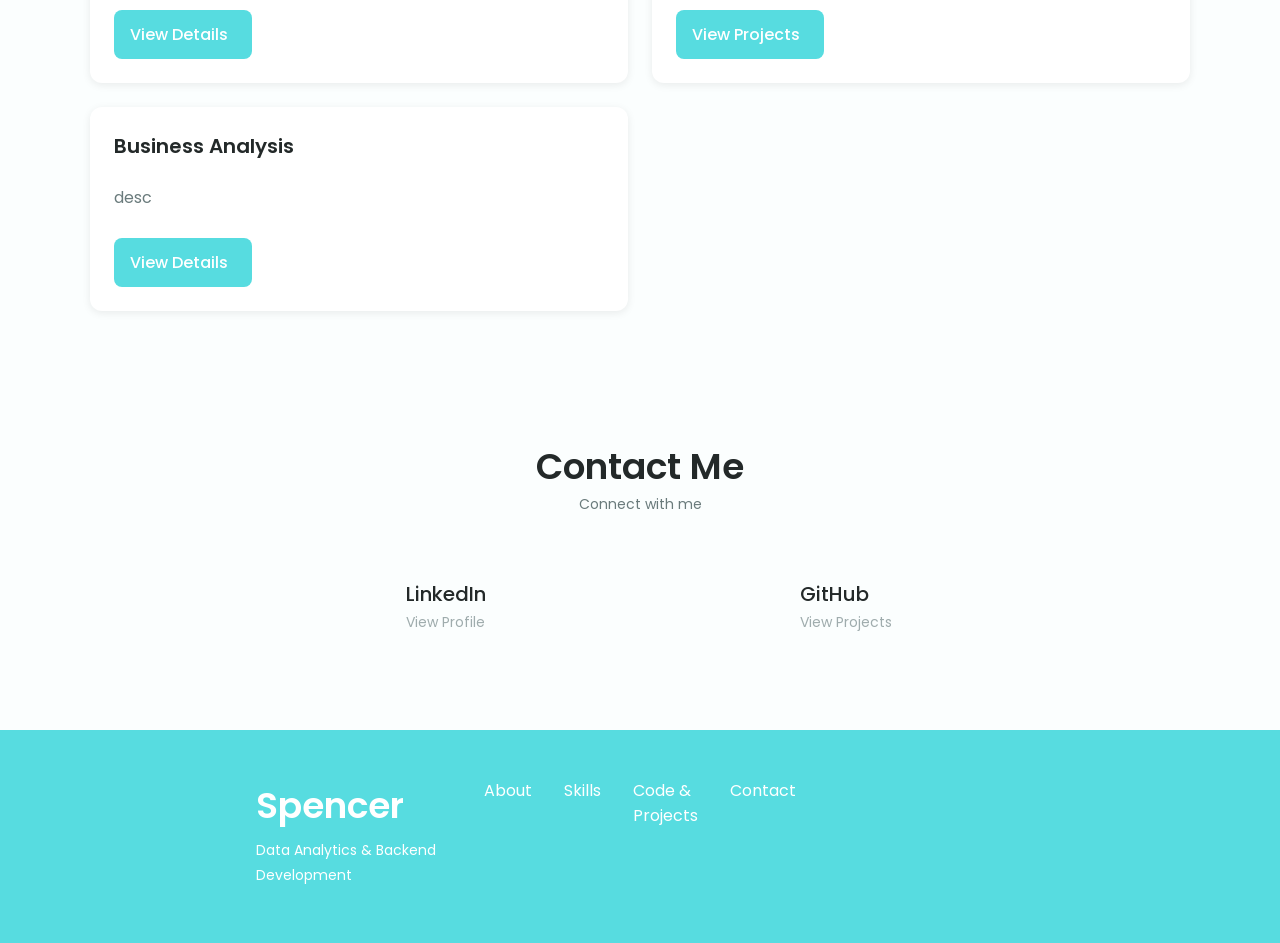
==== commit b5333c57: "Change styling" ====
--- a/index.html
+++ b/index.html
@@ -483,7 +483,7 @@
 
                     <!--==================== PORTFOLIO ROW 1 ====================-->
 
-                    <div class="portfolio__content">
+                    <div class="portfolio__content portfolio__content--wide">
                         <div class="portfolio__data">
                             <h3 class="portfolio__title">Analytics Work</h3>
                             <p class="portfolio__description">
--- a/assets/css/styles.css
+++ b/assets/css/styles.css
@@ -644,6 +644,10 @@
   box-shadow: 0 2px 8px rgba(0, 0, 0, 0.08);
 }
 
+.portfolio__content--wide {
+  grid-column: 1 / -1;
+}
+
 .portfolio__data {
   display: flex;
   flex-direction: column;
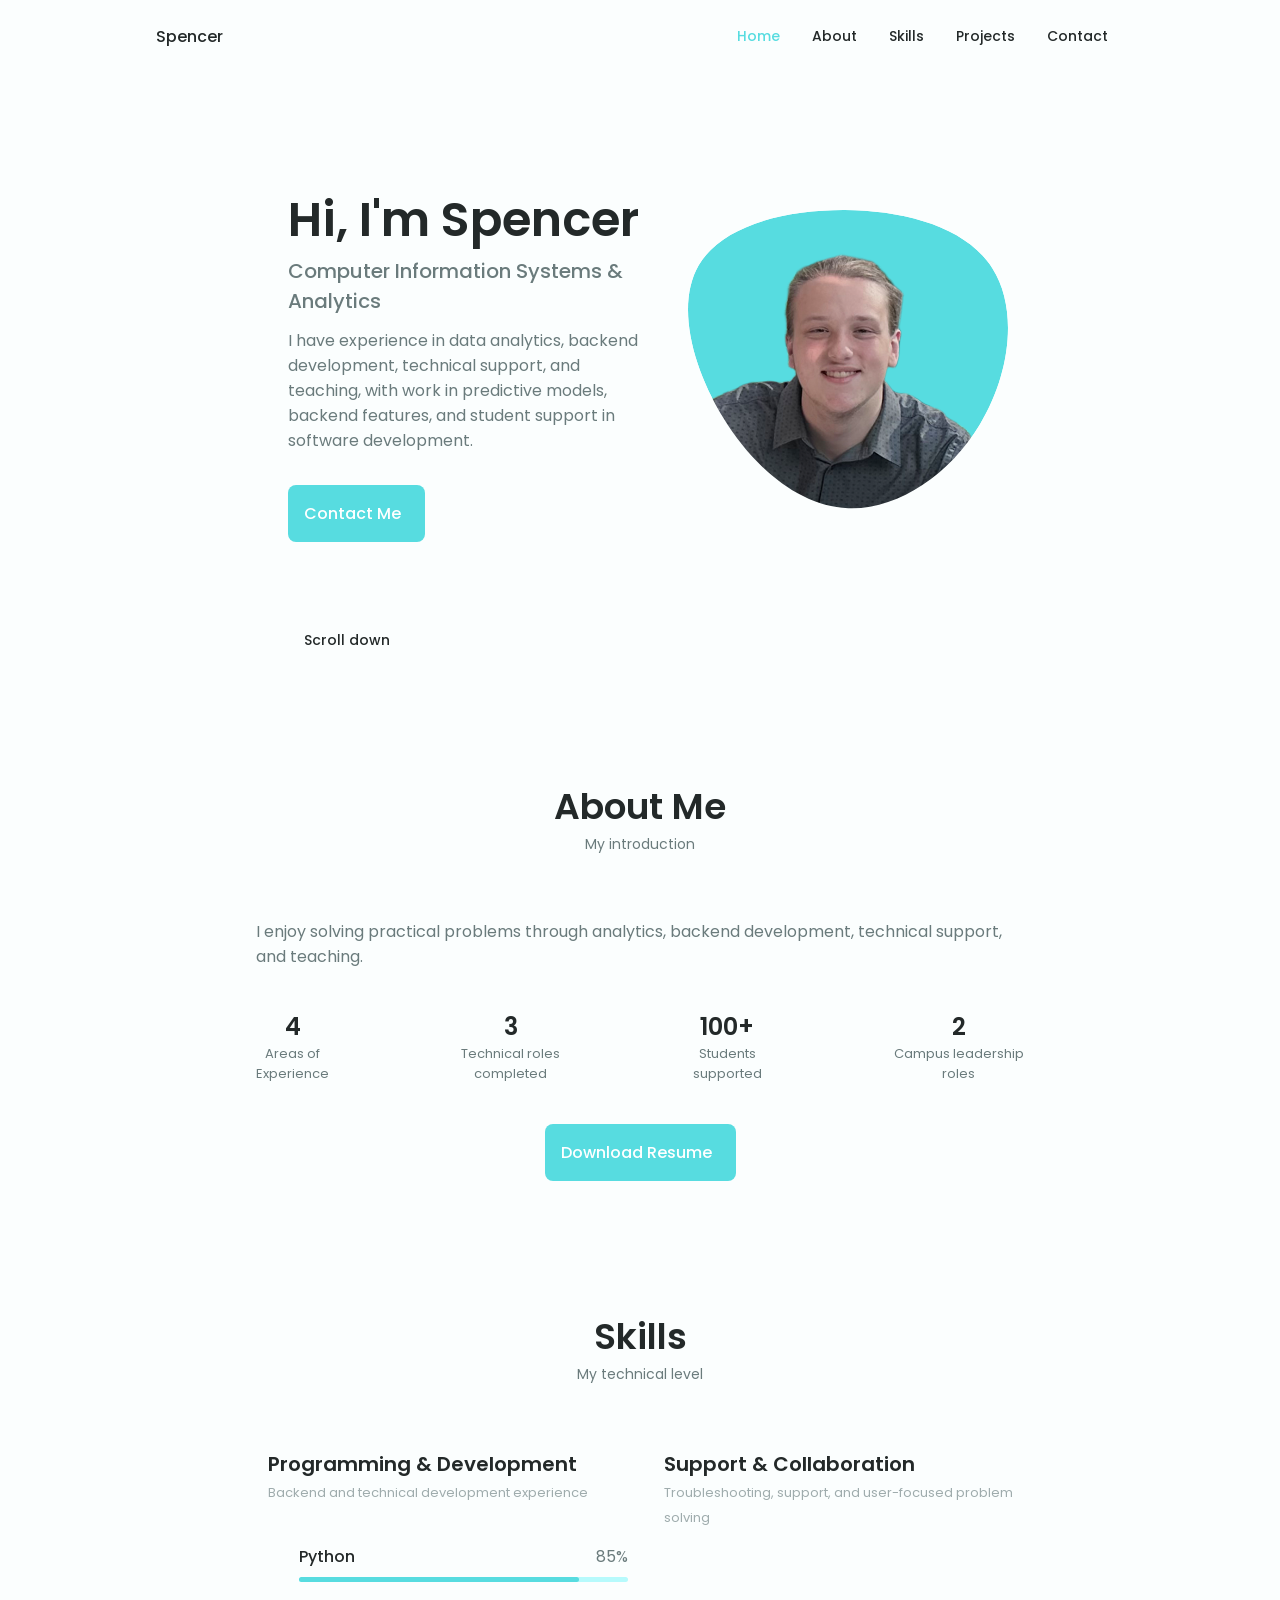
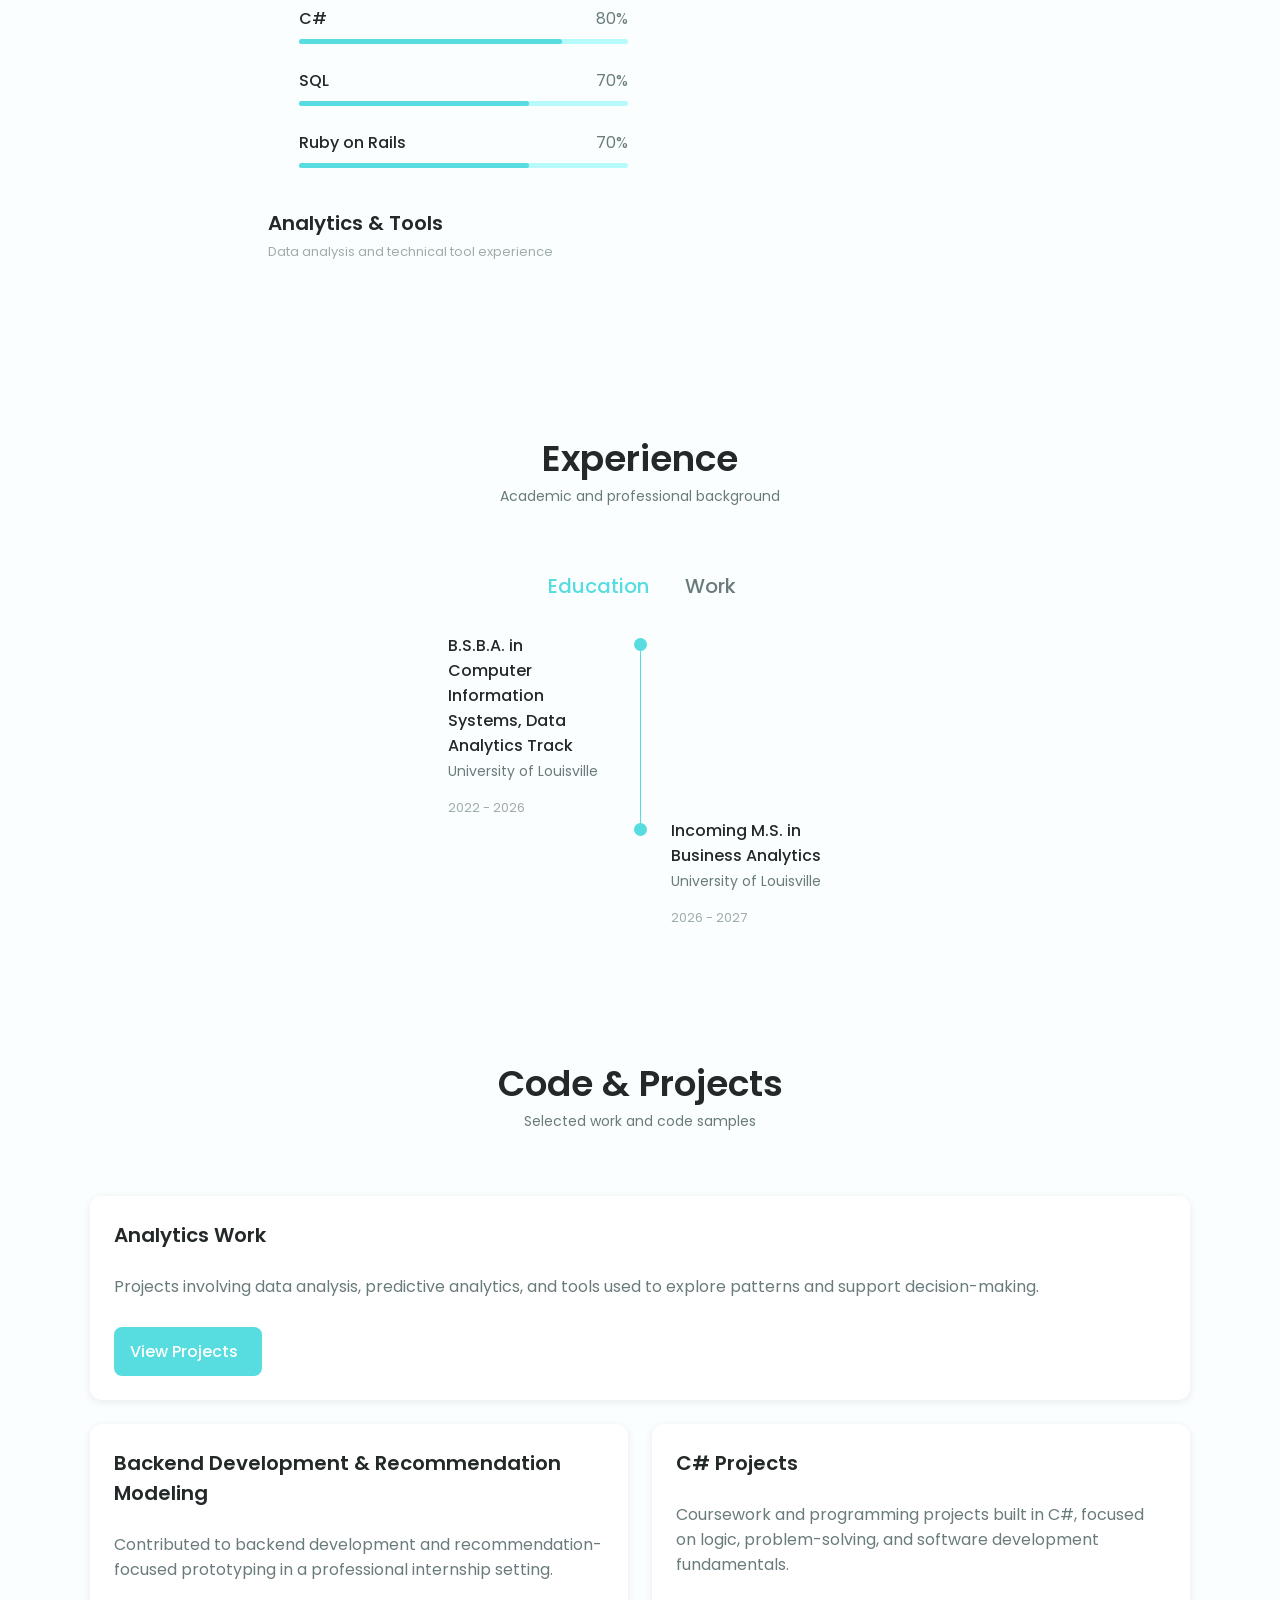
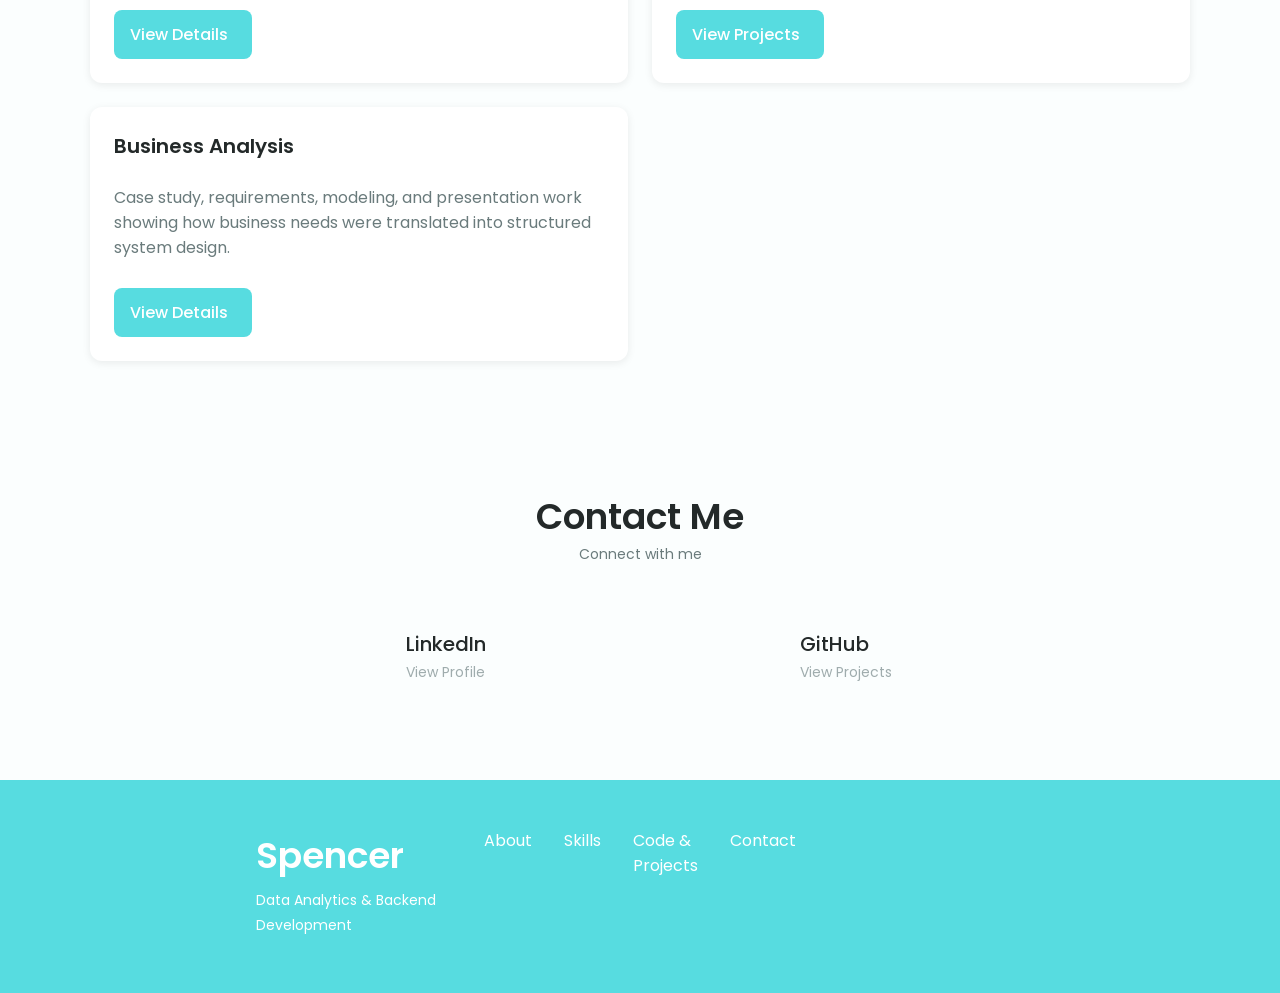
==== commit 6052ecd2: "Add proper description." ====
--- a/index.html
+++ b/index.html
@@ -528,7 +528,7 @@
                         <div class="portfolio__data">
                             <h3 class="portfolio__title">Business Analysis</h3>
                             <p class="portfolio__description">
-                                desc
+                                Case study, requirements, modeling, and presentation work showing how business needs were translated into structured system design.
                             </p>
                             <a href="business-analysis.html" class="button button--flex button--small portfolio__button">
                                 View Details
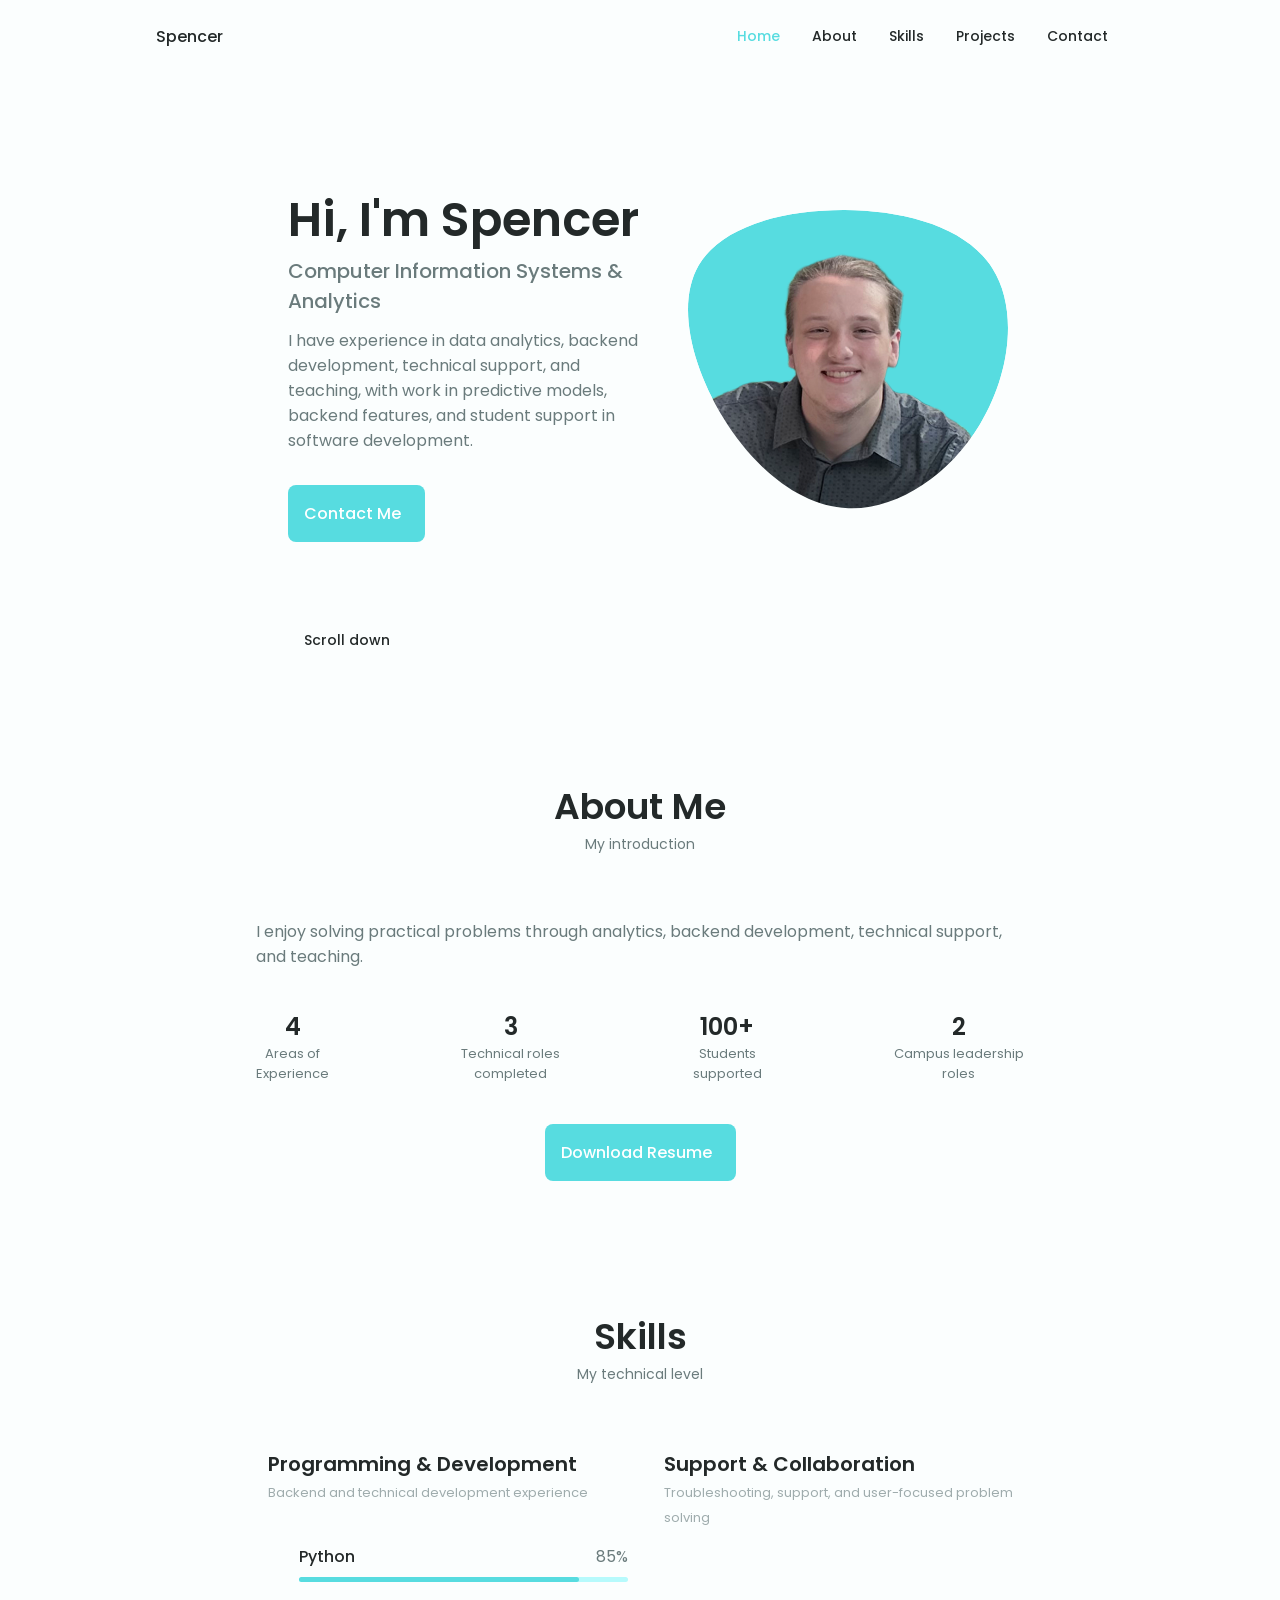
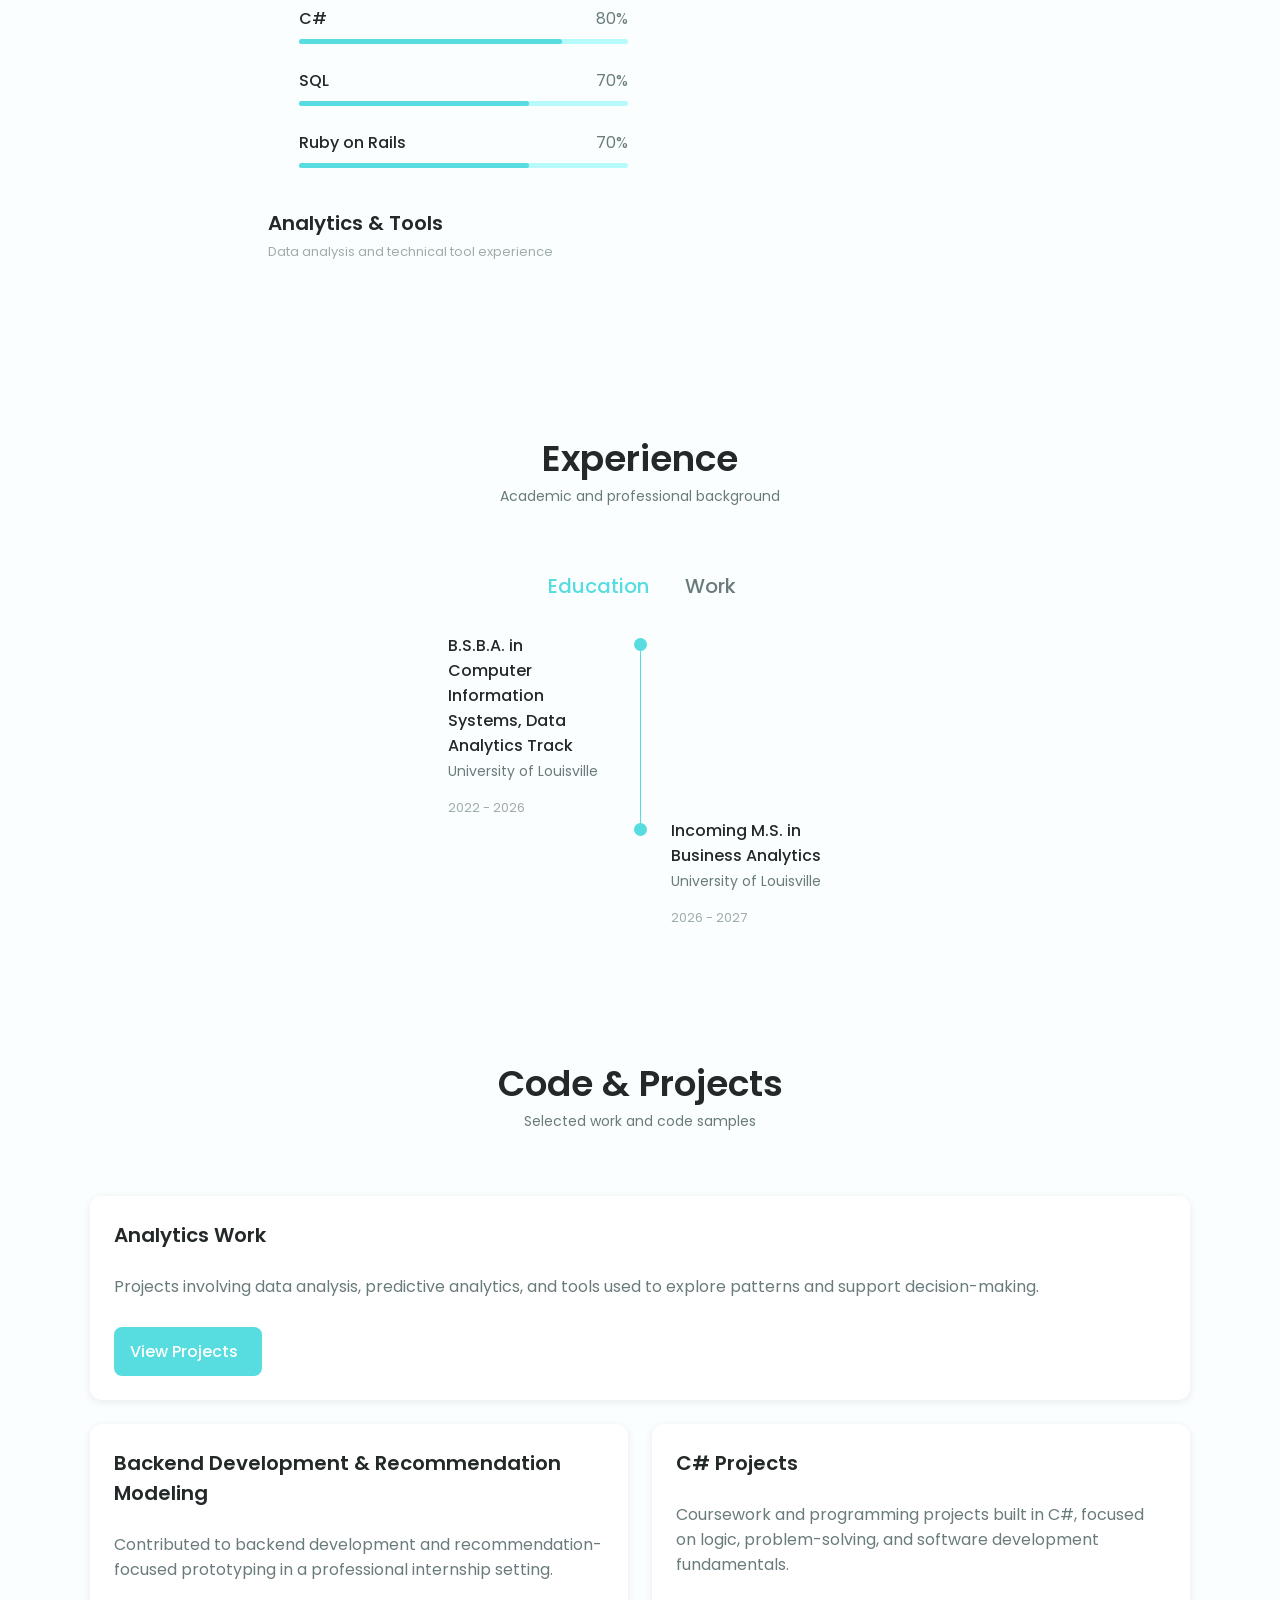
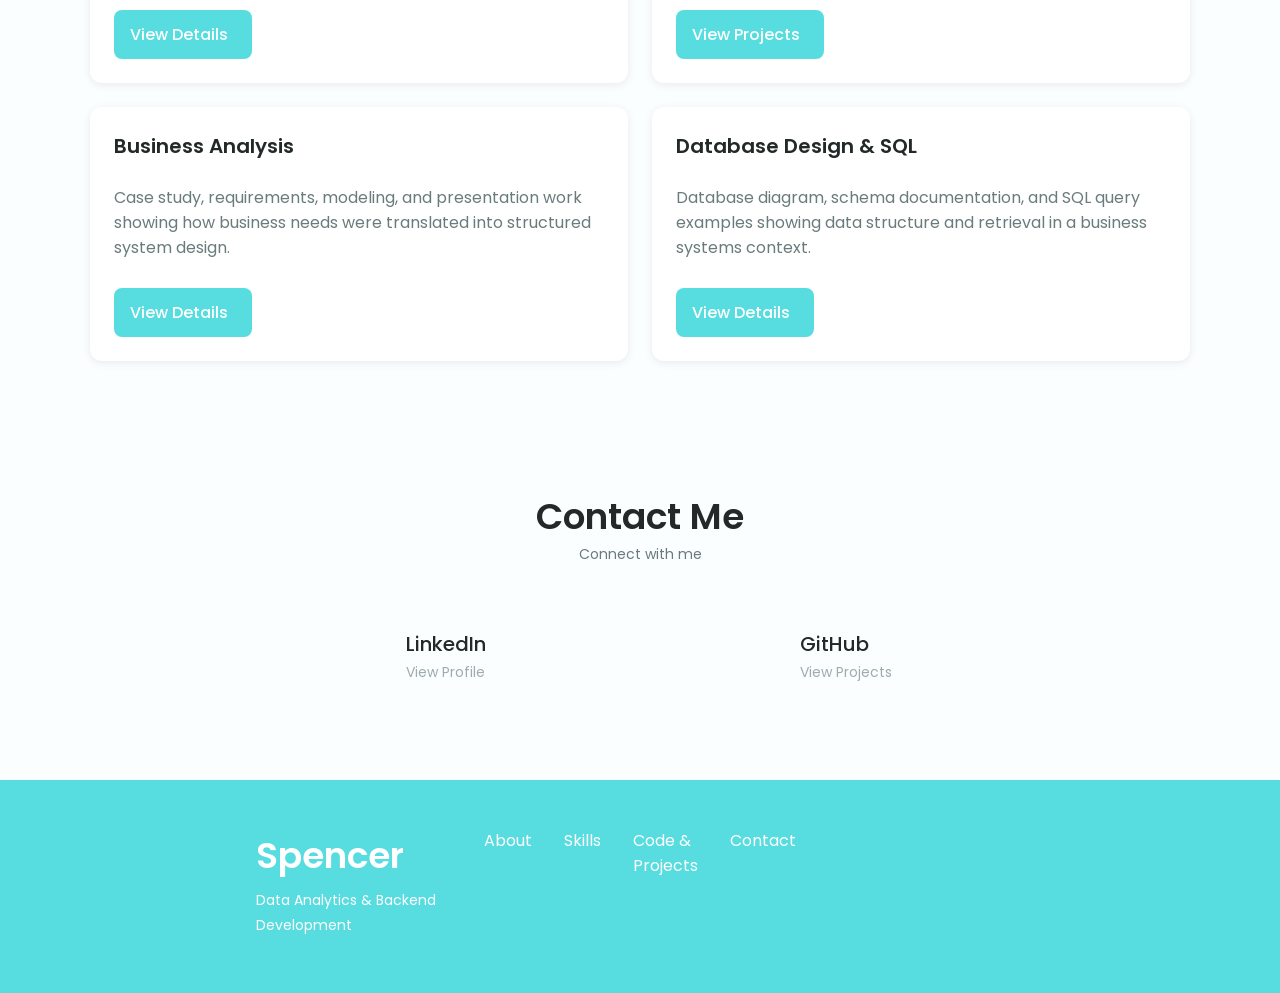
==== commit a6bc8ee1: "Add database and sql card." ====
--- a/index.html
+++ b/index.html
@@ -538,6 +538,22 @@
                     </div>
 
 
+
+
+                    <div class="portfolio__content">
+                        <div class="portfolio__data">
+                            <h3 class="portfolio__title">Database Design & SQL</h3>
+                            <p class="portfolio__description">
+                                Database diagram, schema documentation, and SQL query examples showing data structure and retrieval in a business systems context.
+                            </p>
+                            <a href="database-sql.html" class="button button--flex button--small portfolio__button">
+                                View Details
+                                <i class="uil uil-arrow-right button__icon"></i>
+                            </a>
+                        </div>
+                    </div>
+
+
                 </div>
             </section>
 
--- a/assets/css/styles.css
+++ b/assets/css/styles.css
@@ -146,6 +146,11 @@
   text-align: center;
 }
 
+.three_column_container {
+  grid-template-columns: repeat(3, 1fr);
+  gap: 2rem;
+}
+
 /*==================== LAYOUT ====================*/
 .container {
   max-width: 768px;
@@ -713,8 +718,18 @@
 
 
 .business_analysis_feat_work_cards_container {
-  grid-template-columns: repeat(3, 1fr);
+  grid-template-columns: repeat(2, 1fr);
   gap: 1.5rem;
+}
+
+.backend__context .section__subtitle {
+  margin-bottom: 1rem;
+}
+
+.backend__button-wrap {
+  display: flex;
+  justify-content: center;
+  margin-top: 0;
 }
 
 /*==================== PROJECT IN MIND ====================*/
@@ -1205,4 +1220,12 @@
   .business_analysis_feat_work_cards_container {
     grid-template-columns: 1fr;
   }
+
+  .three_column_container {
+    grid-template-columns: 1fr;
+  }
+
+  .portfolio__content--wide {
+    grid-column: auto;
+  }
 }
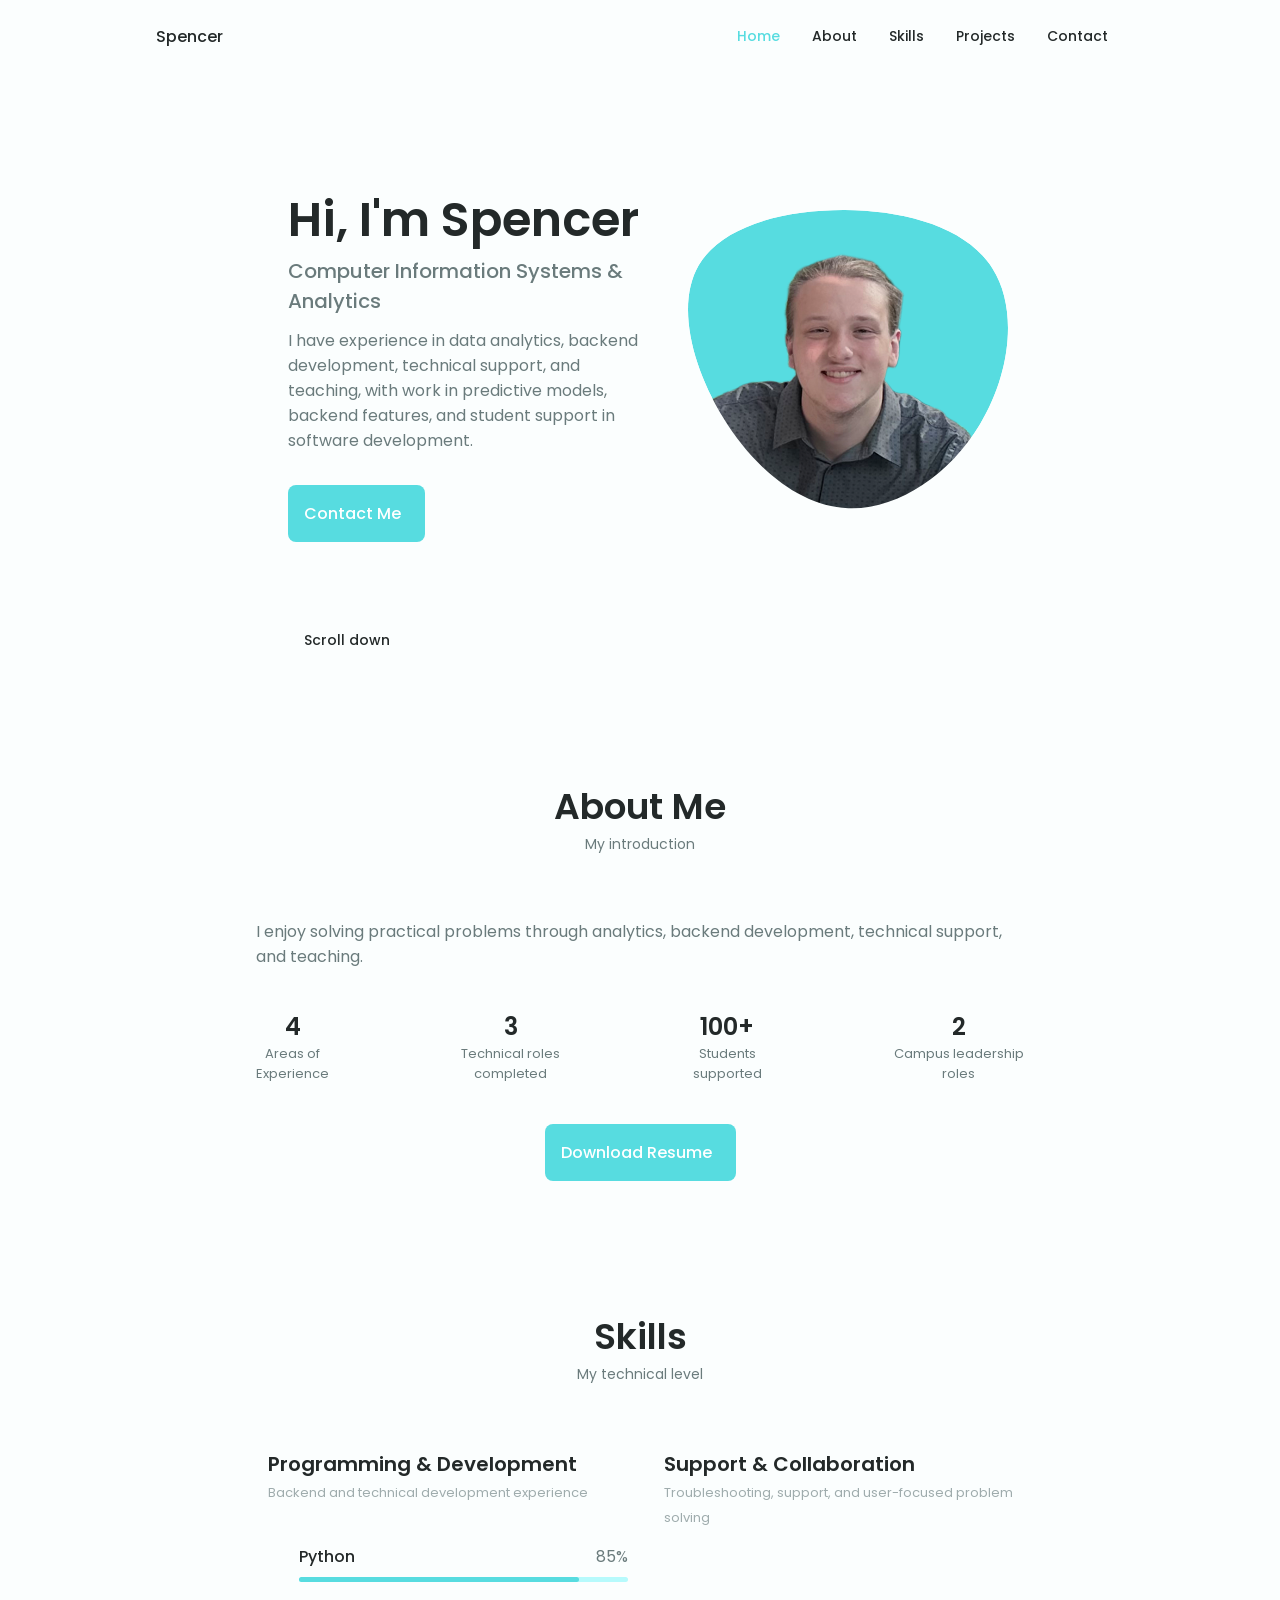
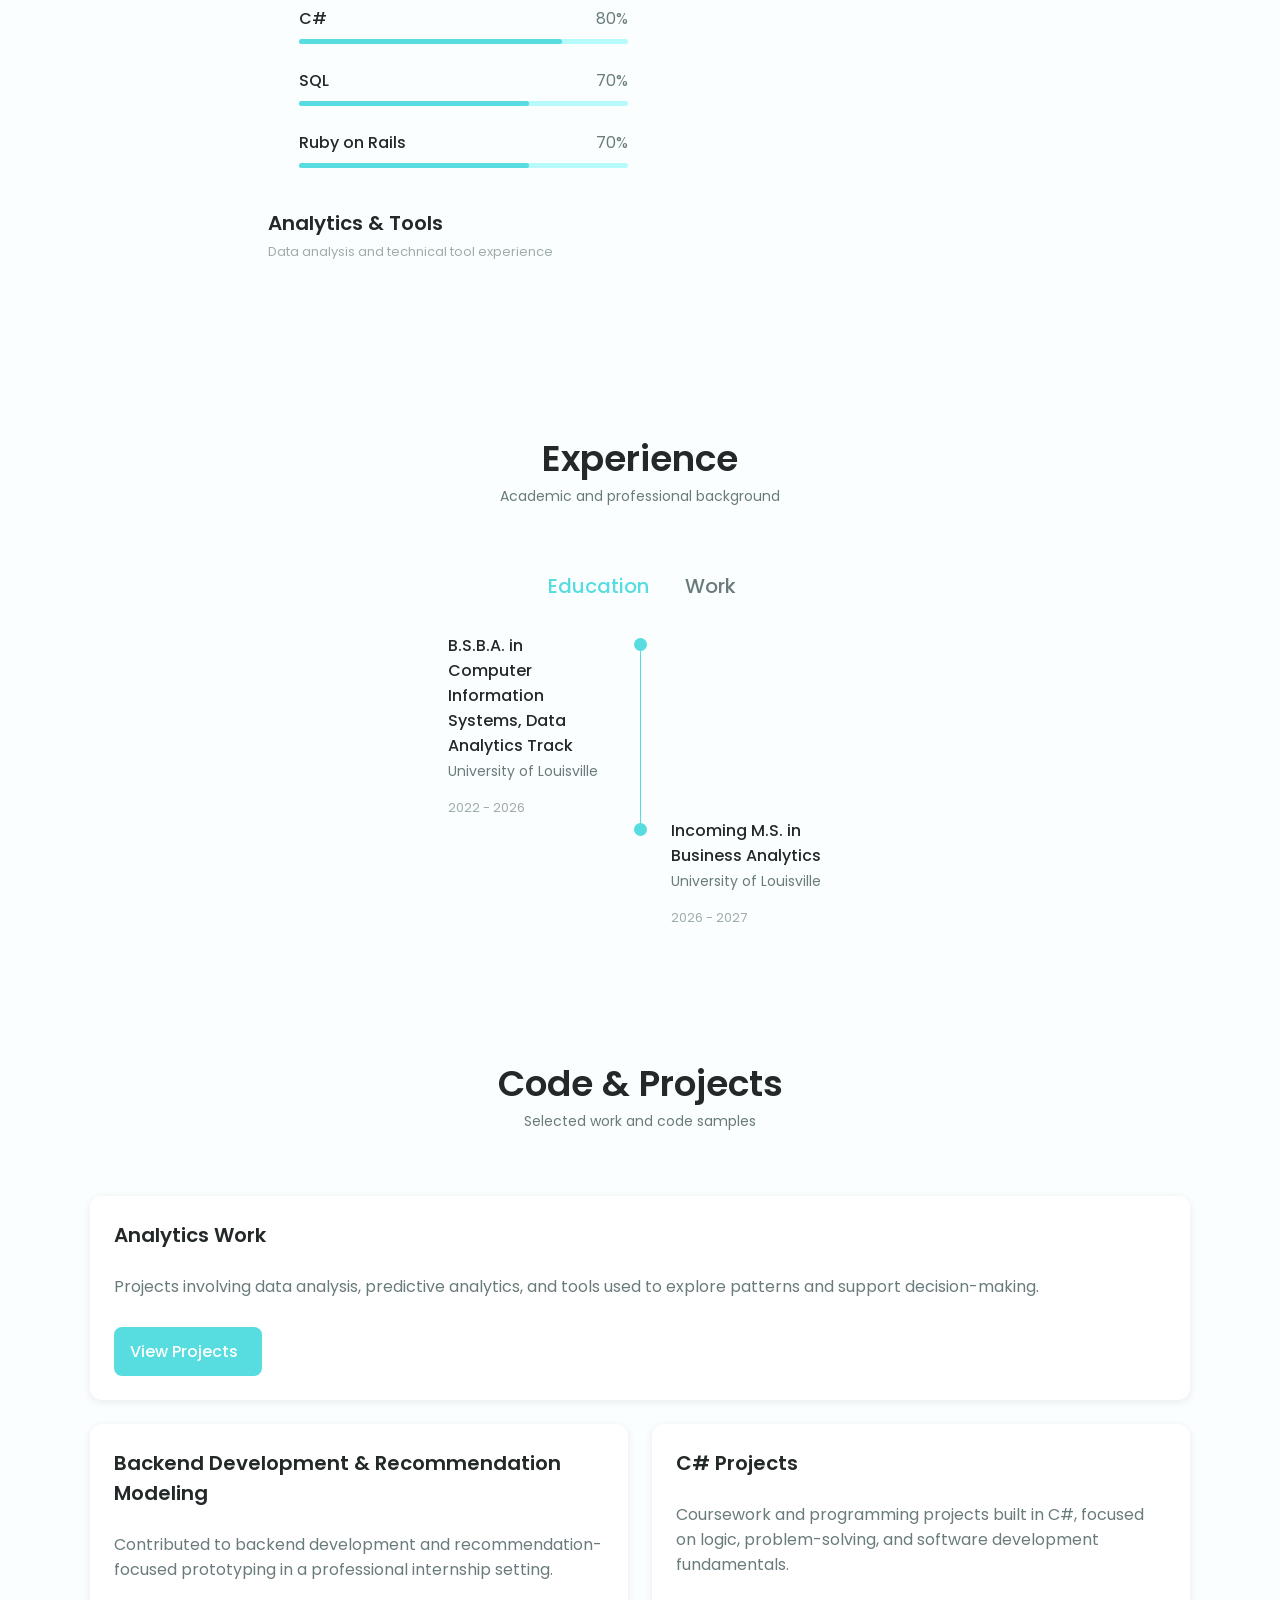
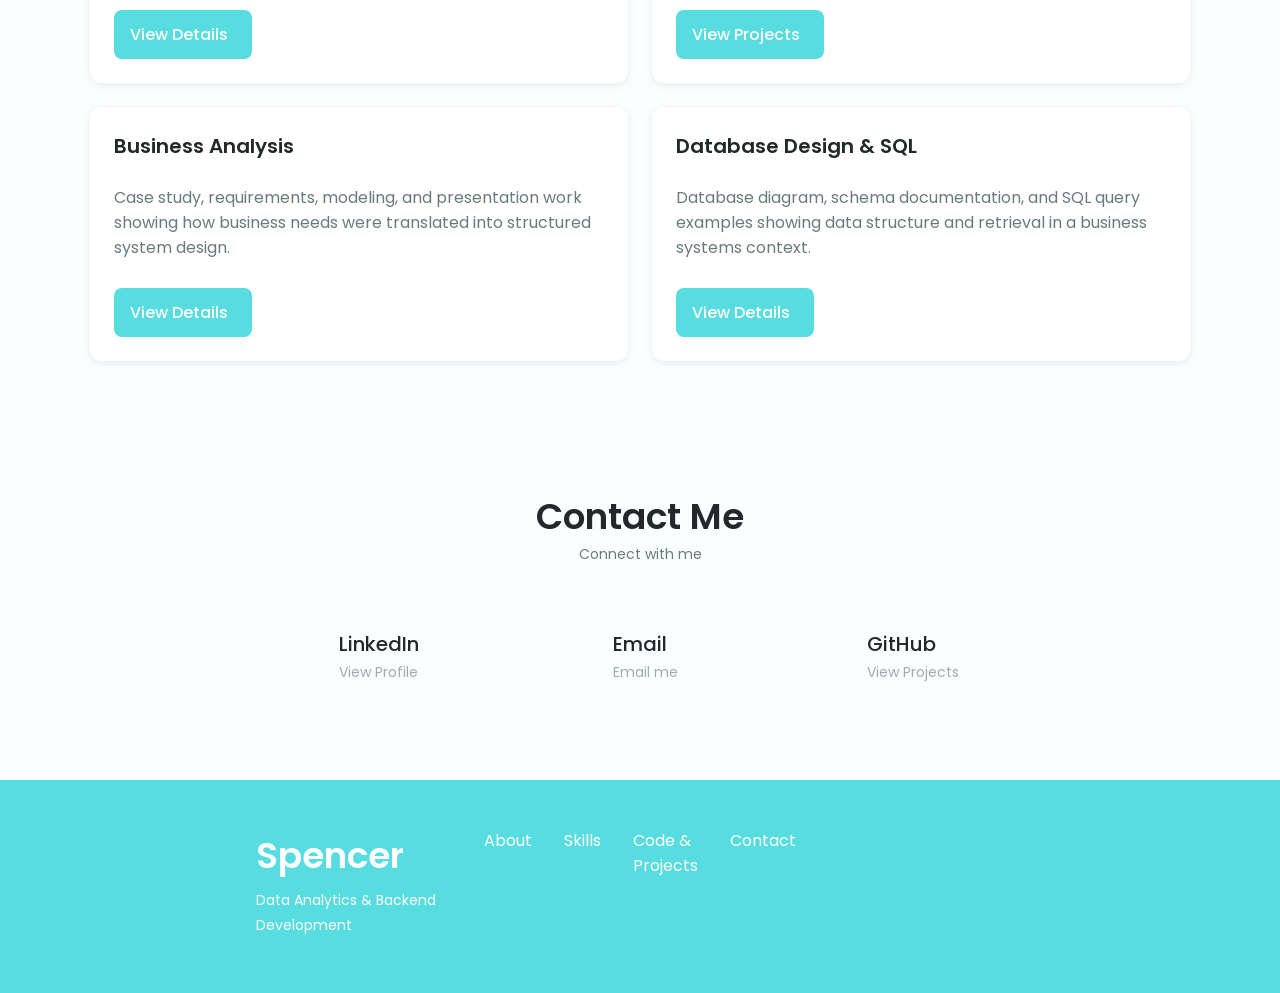
==== commit 07a070ce: "Merge branch 'info-business_analysis_and_new_backend_info_content'" ====
--- a/index.html
+++ b/index.html
@@ -577,6 +577,17 @@
                         </div>
 
                         <div class="contact__information">
+                            <i class="uil uil-envelope-edit contact__icon"></i>
+
+                            <div>
+                                <h3 class="contact__title">Email</h3>
+                                <a href="mailto:spencer.taylor@louisville.edu" target="_blank" class="contact__subtitle">
+                                    Email me
+                                </a>
+                            </div>
+                        </div>
+
+                        <div class="contact__information">
                             <i class="uil uil-github-alt contact__icon"></i>
 
                             <div>
--- a/assets/css/styles.css
+++ b/assets/css/styles.css
@@ -849,7 +849,7 @@
 
 .contact__grid {
   display: grid;
-  grid-template-columns: repeat(2, 1fr);
+  grid-template-columns: repeat(3, 1fr);
   gap: 2rem;
   justify-items: center;
 }
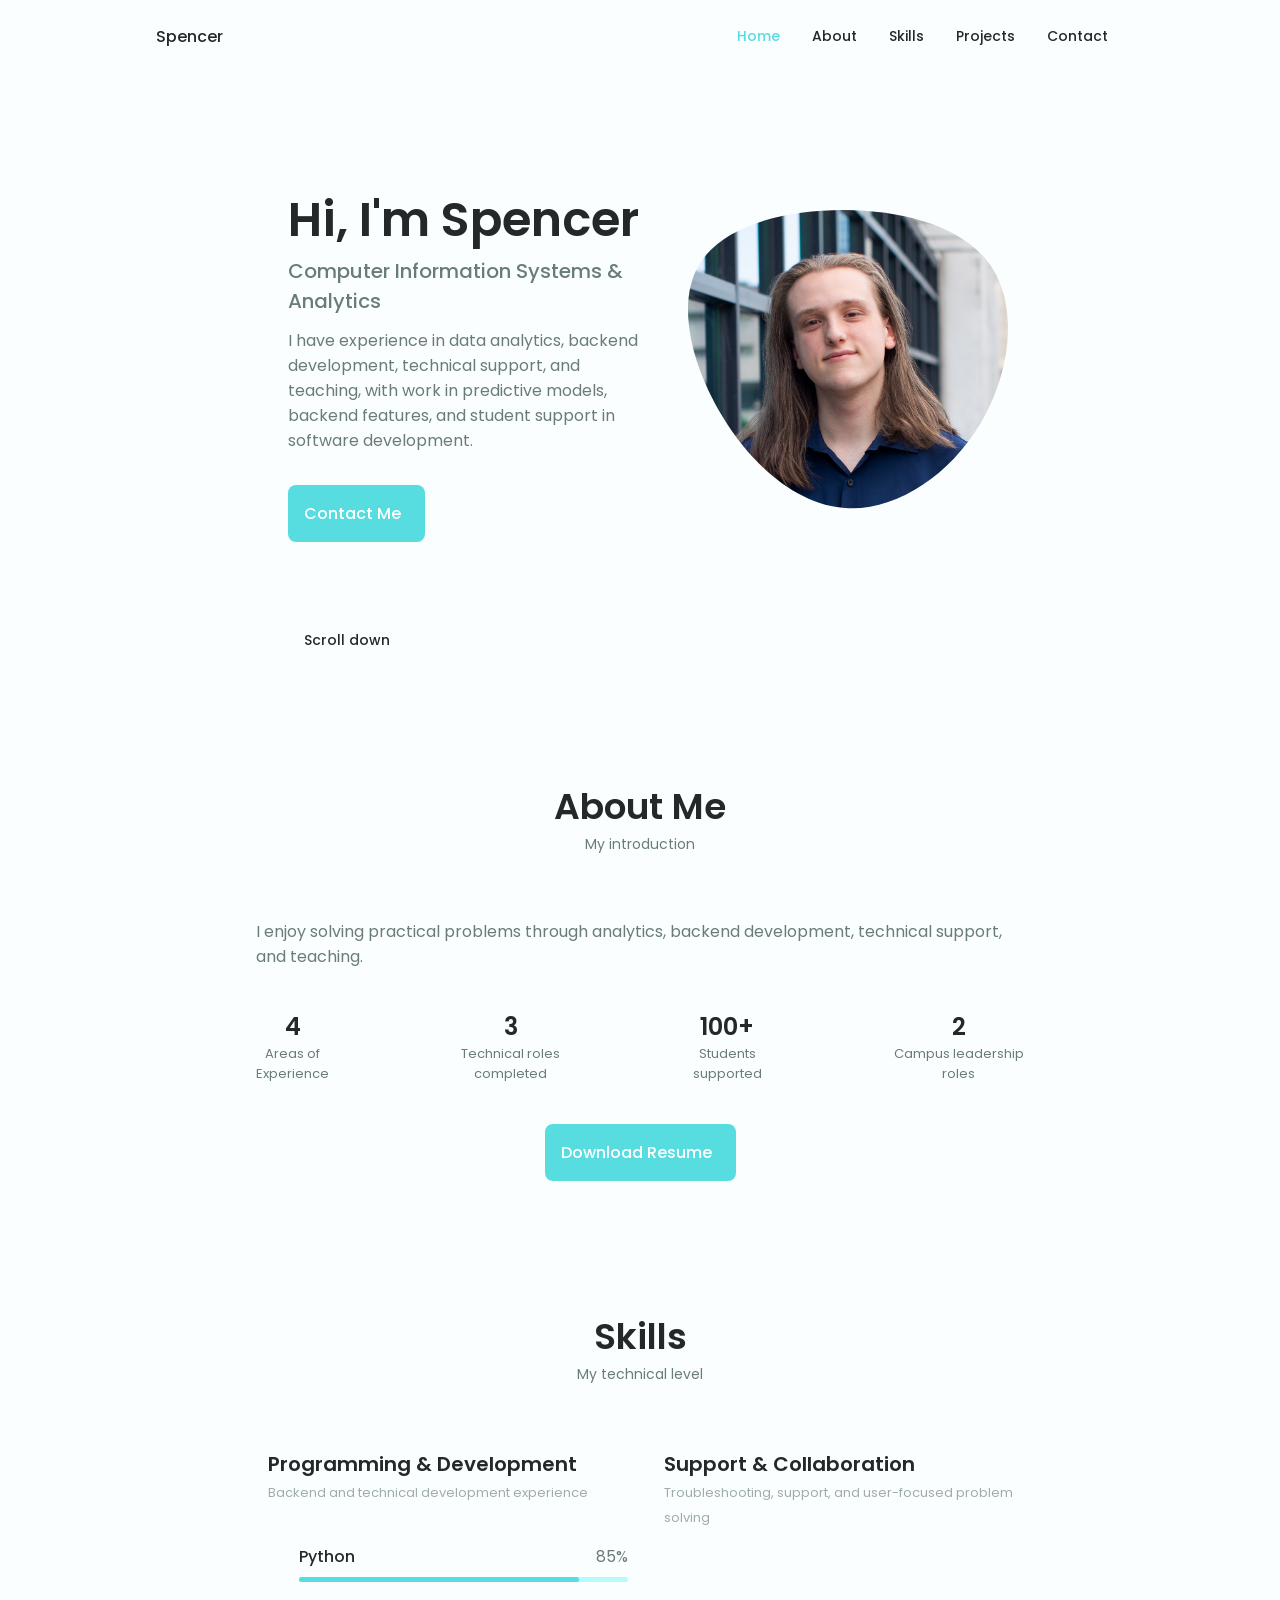
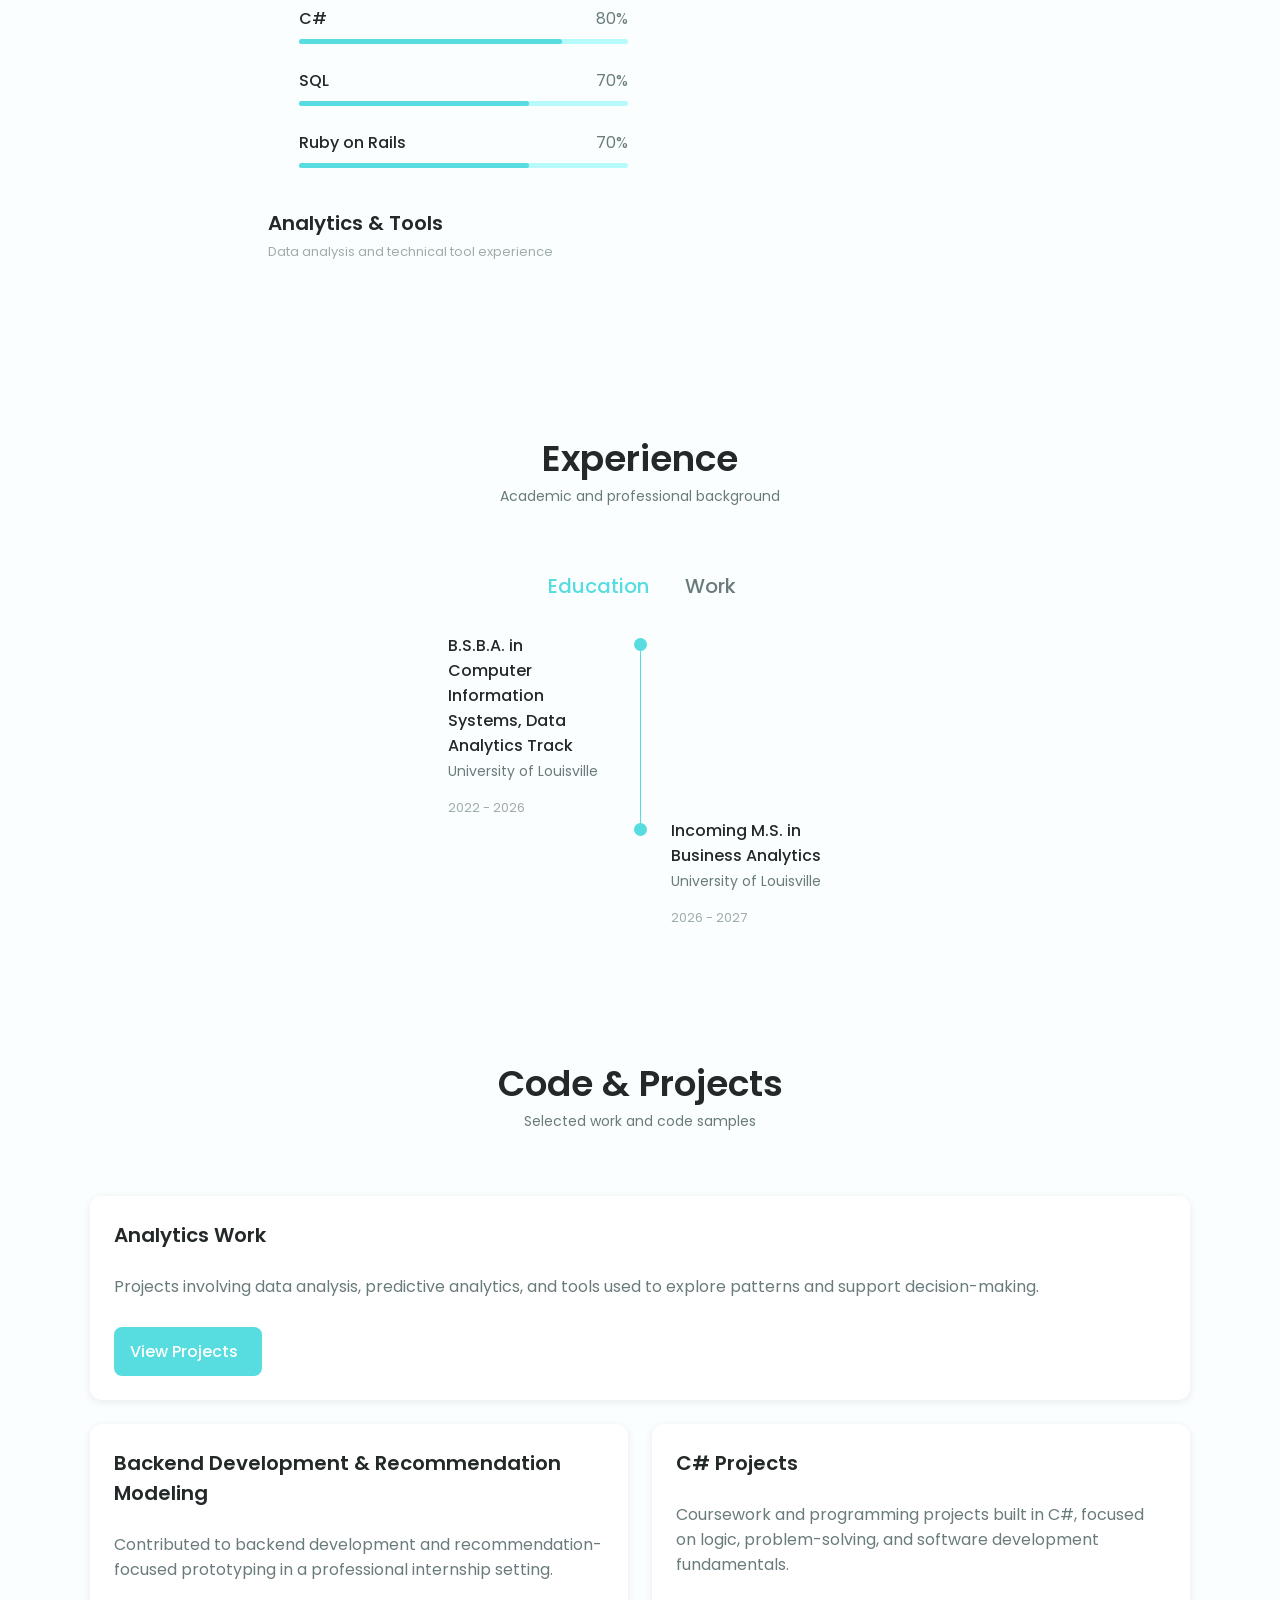
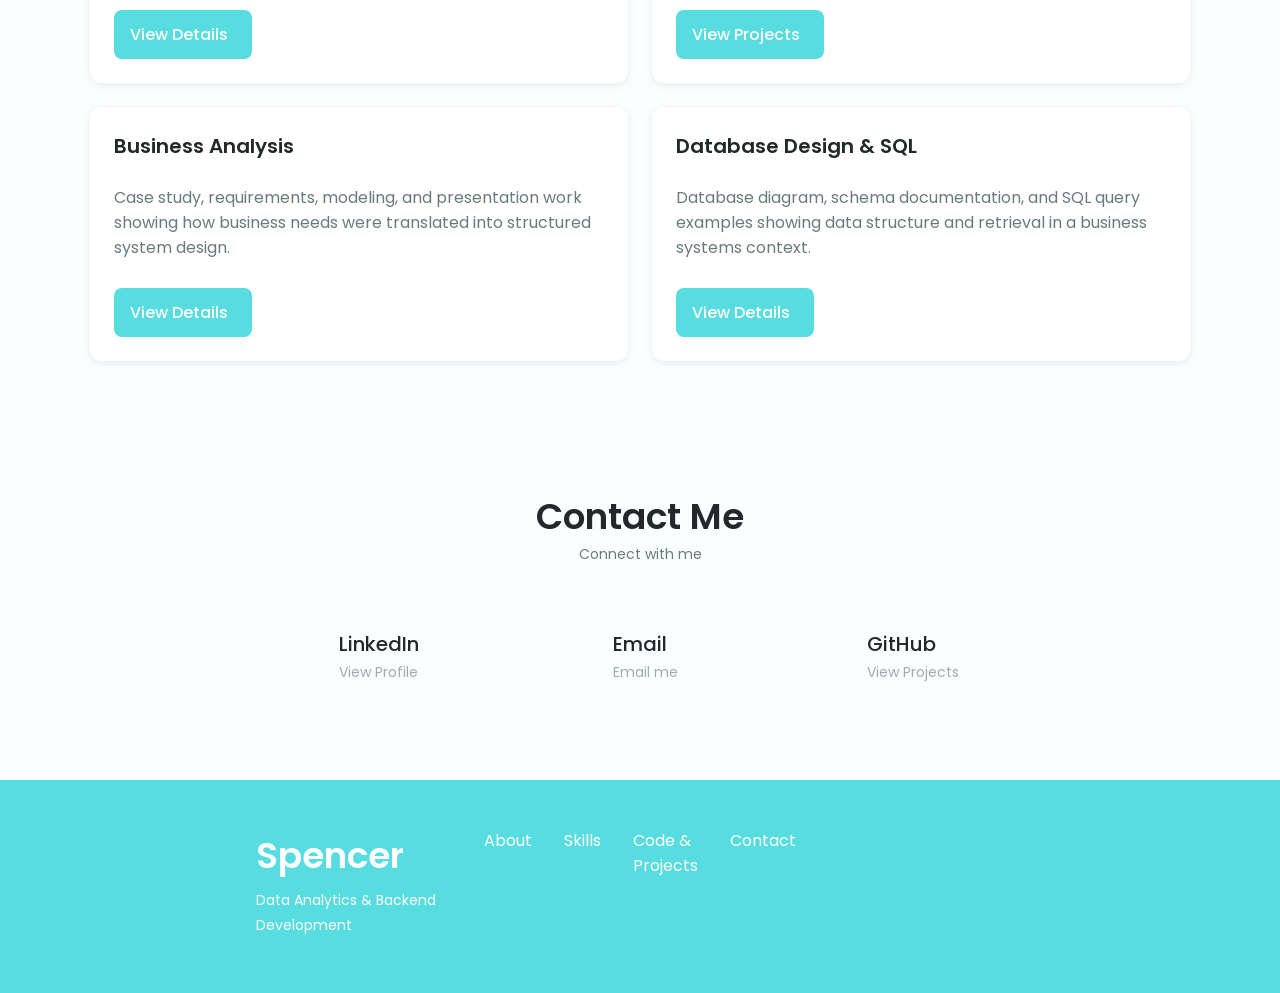
==== commit e6090c9a: "Update to new headshot. change styles and centering as needed. Delete old headshot." ====
--- a/index.html
+++ b/index.html
@@ -102,7 +102,7 @@
                                         Insert your image in the Img folder and Change your image |
                                         Center your image with X: horizontal, Y: vertical 
                                     ====================-->
-                                    <image class="home__blob-img" x="12" y="18" href="assets/img/perfil.png"/>
+                                    <image class="home__blob-img" x="-50" y="0" href="assets/img/perfil.jpg"/>
                                 </g>
                             </svg>
                         </div>
--- a/assets/css/styles.css
+++ b/assets/css/styles.css
@@ -295,7 +295,7 @@
 }
 
 .home__blob-img {
-  width: 170px;
+  width: 300px;
 }
 
 .home__data {
